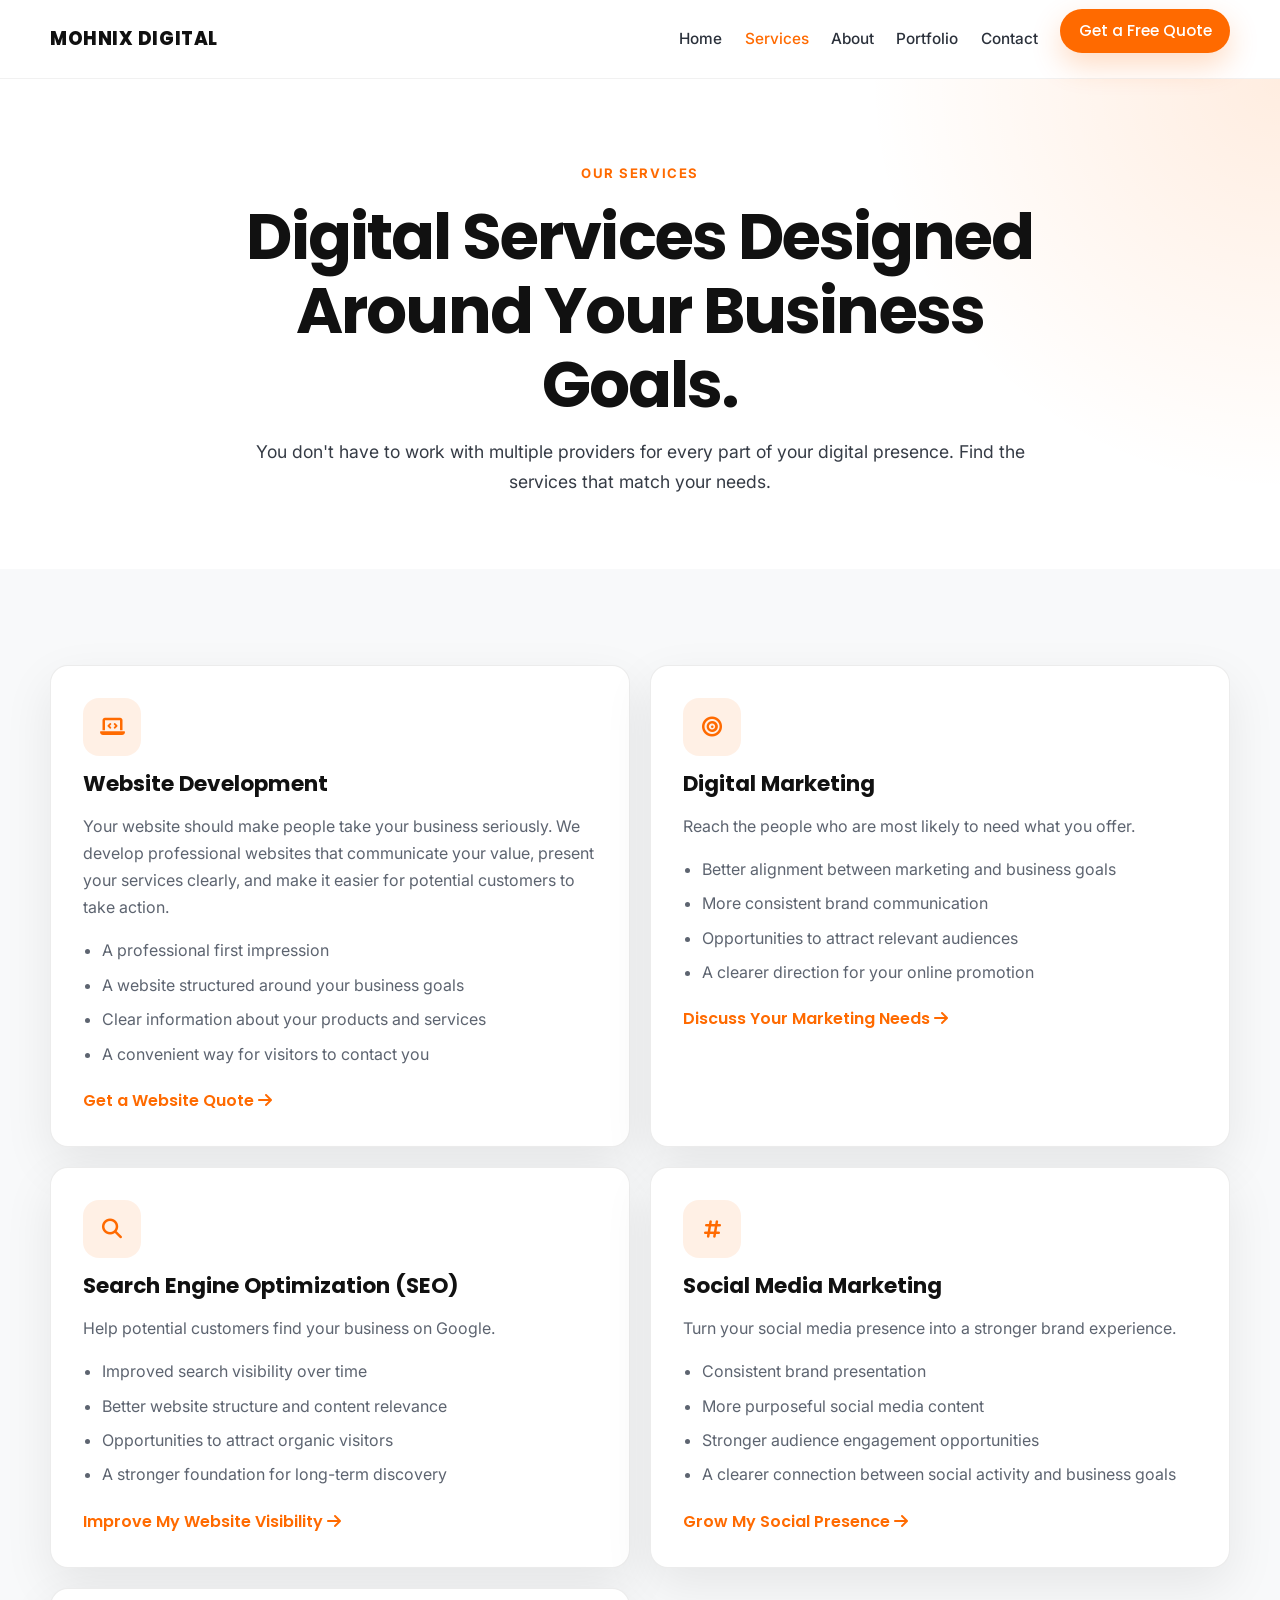
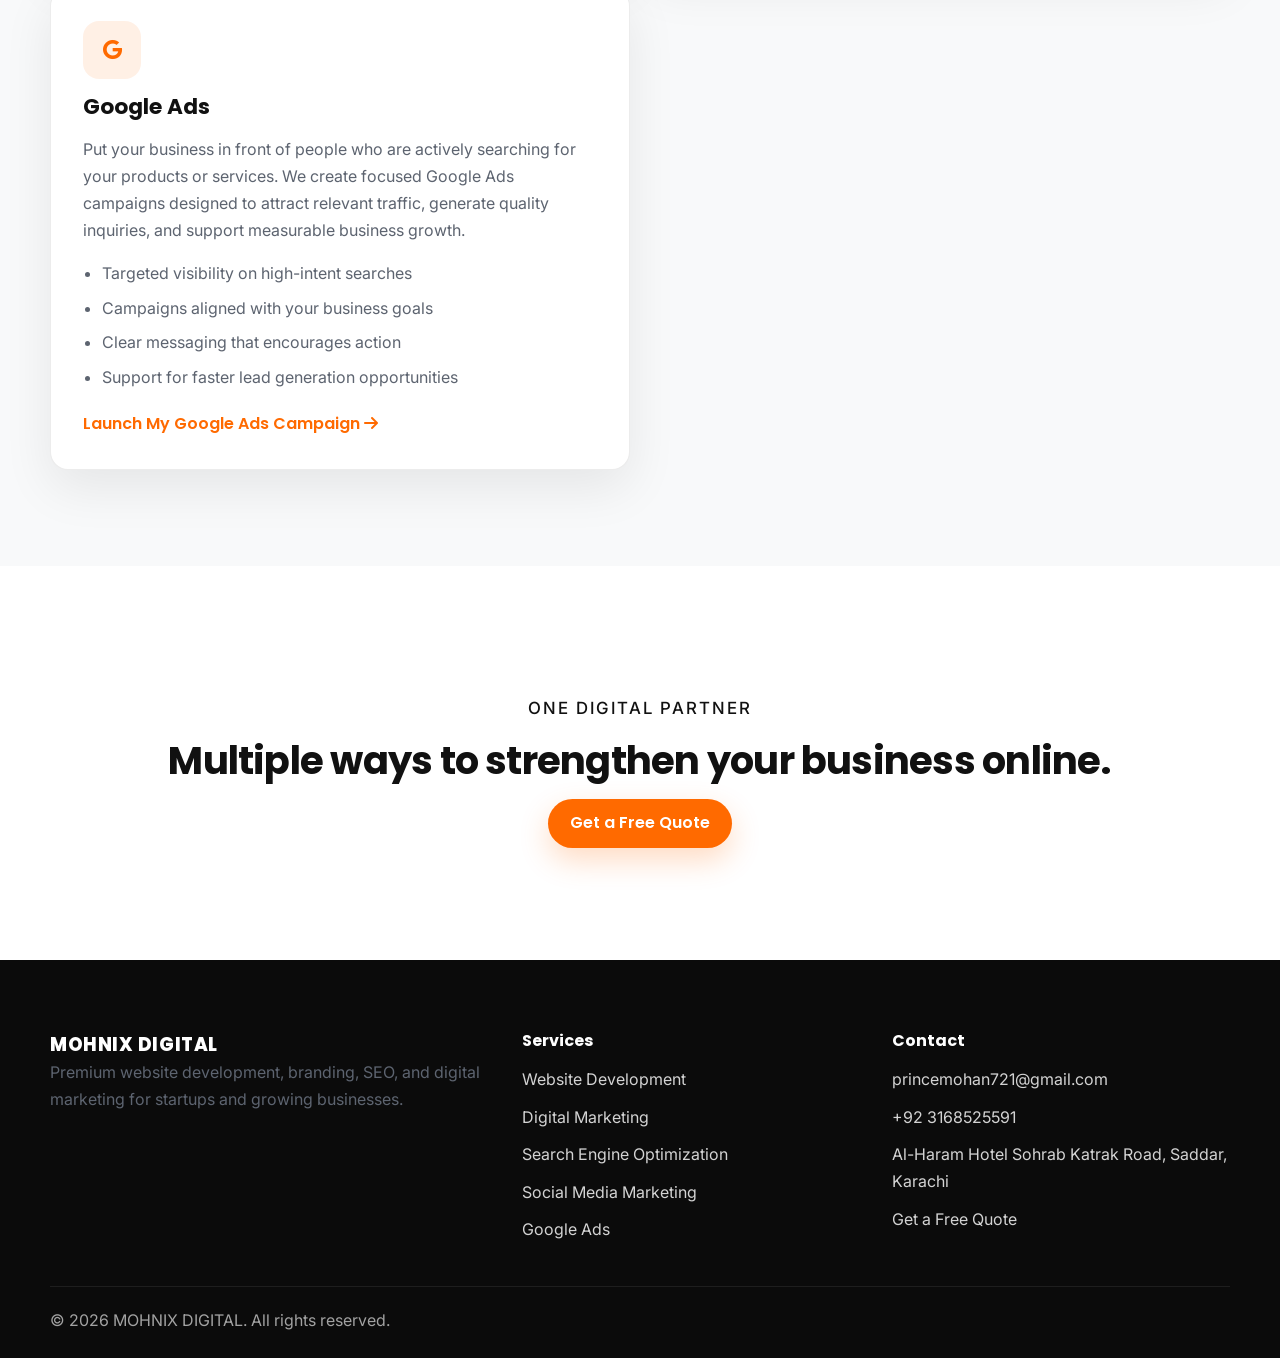
==== services.html @ 43c55d33 "contact added" ====
<!DOCTYPE html>
<html lang="en">
<head>
  <meta charset="UTF-8">
  <meta name="viewport" content="width=device-width, initial-scale=1.0">
  <meta name="description" content="Explore Mohnix Digital services: website development, digital marketing, SEO, social media marketing, and Google Ads.">
  <title>Services | MOHNIX DIGITAL</title>
  <link rel="preconnect" href="https://fonts.googleapis.com">
  <link rel="preconnect" href="https://fonts.gstatic.com" crossorigin>
  <link href="https://fonts.googleapis.com/css2?family=Inter:wght@400;500;600;700&family=Poppins:wght@500;600;700;800&display=swap" rel="stylesheet">
  <link rel="stylesheet" href="https://cdnjs.cloudflare.com/ajax/libs/font-awesome/6.5.2/css/all.min.css">
  <link rel="stylesheet" href="style.css">
</head>
<body>
  <header class="site-header">
    <div class="container nav-wrap">
      <a class="logo" href="index.html">MOHNIX DIGITAL</a>
      <button class="menu-toggle" aria-label="Toggle navigation" aria-expanded="false" aria-controls="site-nav">
        <span></span><span></span><span></span>
      </button>
      <nav class="site-nav" id="site-nav">
        <a href="index.html">Home</a>
        <a href="services.html" class="active">Services</a>
        <a href="index.html#about">About</a>
        <a href="index.html#portfolio">Portfolio</a>
        <a href="index.html#contact">Contact</a>
        <a href="index.html#contact" class="btn btn-primary nav-cta">Get a Free Quote</a>
      </nav>
    </div>
  </header>

  <main>
    <section class="page-hero">
      <div class="container narrow reveal">
        <p class="eyebrow">Our Services</p>
        <h1>Digital Services Designed Around Your Business Goals.</h1>
        <p class="lead">You don't have to work with multiple providers for every part of your digital presence. Find the services that match your needs.</p>
      </div>
    </section>

    <section class="section section-light">
      <div class="container">
        <div class="services-grid">
          <article class="service-card reveal">
            <div class="service-icon"><i class="fa-solid fa-laptop-code"></i></div>
            <h3>Website Development</h3>
            <p>Your website should make people take your business seriously. We develop professional websites that communicate your value, present your services clearly, and make it easier for potential customers to take action.</p>
            <ul>
              <li>A professional first impression</li>
              <li>A website structured around your business goals</li>
              <li>Clear information about your products and services</li>
              <li>A convenient way for visitors to contact you</li>
            </ul>
            <a href="index.html#contact" class="text-link">Get a Website Quote <i class="fa-solid fa-arrow-right"></i></a>
          </article>

          <article class="service-card reveal">
            <div class="service-icon"><i class="fa-solid fa-bullseye"></i></div>
            <h3>Digital Marketing</h3>
            <p>Reach the people who are most likely to need what you offer.</p>
            <ul>
              <li>Better alignment between marketing and business goals</li>
              <li>More consistent brand communication</li>
              <li>Opportunities to attract relevant audiences</li>
              <li>A clearer direction for your online promotion</li>
            </ul>
            <a href="index.html#contact" class="text-link">Discuss Your Marketing Needs <i class="fa-solid fa-arrow-right"></i></a>
          </article>

          <article class="service-card reveal">
            <div class="service-icon"><i class="fa-solid fa-magnifying-glass"></i></div>
            <h3>Search Engine Optimization (SEO)</h3>
            <p>Help potential customers find your business on Google.</p>
            <ul>
              <li>Improved search visibility over time</li>
              <li>Better website structure and content relevance</li>
              <li>Opportunities to attract organic visitors</li>
              <li>A stronger foundation for long-term discovery</li>
            </ul>
            <a href="index.html#contact" class="text-link">Improve My Website Visibility <i class="fa-solid fa-arrow-right"></i></a>
          </article>

          <article class="service-card reveal">
            <div class="service-icon"><i class="fa-solid fa-hashtag"></i></div>
            <h3>Social Media Marketing</h3>
            <p>Turn your social media presence into a stronger brand experience.</p>
            <ul>
              <li>Consistent brand presentation</li>
              <li>More purposeful social media content</li>
              <li>Stronger audience engagement opportunities</li>
              <li>A clearer connection between social activity and business goals</li>
            </ul>
            <a href="index.html#contact" class="text-link">Grow My Social Presence <i class="fa-solid fa-arrow-right"></i></a>
          </article>

          <article class="service-card reveal">
            <div class="service-icon"><i class="fa-brands fa-google"></i></div>
            <h3>Google Ads</h3>
            <p>Put your business in front of people who are actively searching for your products or services. We create focused Google Ads campaigns designed to attract relevant traffic, generate quality inquiries, and support measurable business growth.</p>
            <ul>
              <li>Targeted visibility on high-intent searches</li>
              <li>Campaigns aligned with your business goals</li>
              <li>Clear messaging that encourages action</li>
              <li>Support for faster lead generation opportunities</li>
            </ul>
            <a href="index.html#contact" class="text-link">Launch My Google Ads Campaign <i class="fa-solid fa-arrow-right"></i></a>
          </article>
        </div>
      </div>
    </section>

    <section class="section">
      <div class="container solution-footer reveal">
        <p class="eyebrow">One Digital Partner</p>
        <h2>Multiple ways to strengthen your business online.</h2>
        <a href="index.html#contact" class="btn btn-primary">Get a Free Quote</a>
      </div>
    </section>
  </main>

  <footer class="site-footer">
    <div class="container footer-grid">
      <div>
        <a class="logo footer-logo" href="index.html">MOHNIX DIGITAL</a>
        <p>Premium website development, branding, SEO, and digital marketing for startups and growing businesses.</p>
      </div>
      <div>
        <h4>Services</h4>
        <ul class="footer-links">
          <li><a href="services.html">Website Development</a></li>
          <li><a href="services.html">Digital Marketing</a></li>
          <li><a href="services.html">Search Engine Optimization</a></li>
          <li><a href="services.html">Social Media Marketing</a></li>
          <li><a href="services.html">Google Ads</a></li>
        </ul>
      </div>
      <div>
        <h4>Contact</h4>
        <ul class="footer-links">
          <li><a href="mailto:princemohan721@gmail.com">princemohan721@gmail.com</a></li>
          <li><a href="tel:+923168525591">+92 3168525591</a></li>
          <li>Al-Haram Hotel Sohrab Katrak Road, Saddar, Karachi</li>
          <li><a href="index.html#contact">Get a Free Quote</a></li>
        </ul>
      </div>
    </div>
    <div class="container footer-bottom">
      <p>&copy; <span id="year"></span> MOHNIX DIGITAL. All rights reserved.</p>
    </div>
  </footer>

  <script src="script.js"></script>
</body>
</html>
---- style.css ----
:root {
  --primary: #ff6a00;
  --primary-dark: #e35f00;
  --black: #111111;
  --white: #ffffff;
  --light: #f8f9fa;
  --muted: #5d6470;
  --border: rgba(17, 17, 17, 0.08);
  --shadow: 0 18px 50px rgba(17, 17, 17, 0.08);
  --radius: 18px;
  --container: 1180px;
}

* { box-sizing: border-box; }
html { scroll-behavior: smooth; }
body {
  margin: 0;
  font-family: "Inter", sans-serif;
  color: var(--black);
  background: var(--white);
  line-height: 1.7;
}
img { max-width: 100%; display: block; }
a { color: inherit; text-decoration: none; }
ul { margin: 0; padding-left: 1.2rem; }
h1, h2, h3, h4, .logo, .btn {
  font-family: "Poppins", sans-serif;
  line-height: 1.15;
  margin: 0 0 1rem;
}
h1 { font-size: clamp(2.4rem, 5vw, 4.4rem); letter-spacing: -0.03em; }
h2 { font-size: clamp(1.8rem, 3vw, 3rem); letter-spacing: -0.02em; }
h3 { font-size: 1.35rem; }
p { margin: 0 0 1rem; color: var(--muted); }

.container {
  width: min(calc(100% - 2rem), var(--container));
  margin: 0 auto;
}
.narrow { max-width: 820px; }
.section { padding: 6rem 0; }
.section-light { background: var(--light); }
.section-dark {
  background: var(--black);
  color: var(--white);
}
.section-dark p, .section-dark .eyebrow { color: rgba(255,255,255,0.78); }
.eyebrow {
  display: inline-block;
  margin-bottom: 1rem;
  font-size: 0.82rem;
  font-weight: 700;
  letter-spacing: 0.12em;
  text-transform: uppercase;
  color: var(--primary);
}
.lead { font-size: 1.1rem; color: #353b45; }
.highlight-text { color: var(--black); font-weight: 600; }

.site-header {
  position: sticky;
  top: 0;
  z-index: 50;
  background: rgba(255,255,255,0.82);
  backdrop-filter: blur(14px);
  border-bottom: 1px solid rgba(17,17,17,0.06);
}
.nav-wrap {
  display: flex;
  align-items: center;
  justify-content: space-between;
  min-height: 78px;
  gap: 1rem;
}
.logo {
  font-size: 1.15rem;
  font-weight: 800;
  letter-spacing: 0.03em;
  margin: 0;
}
.site-nav {
  display: flex;
  align-items: center;
  gap: 1.4rem;
}
.site-nav a {
  font-size: 0.96rem;
  font-weight: 500;
  color: #2b313b;
}
.site-nav a.active, .site-nav a:hover { color: var(--primary); }
.menu-toggle {
  display: none;
  width: 46px;
  height: 46px;
  border: 1px solid var(--border);
  border-radius: 12px;
  background: var(--white);
  cursor: pointer;
  padding: 10px;
}
.menu-toggle span {
  display: block;
  height: 2px;
  background: var(--black);
  margin: 6px 0;
  transition: 0.25s ease;
}

.btn {
  display: inline-flex;
  align-items: center;
  justify-content: center;
  gap: 0.5rem;
  padding: 0.95rem 1.35rem;
  border-radius: 999px;
  font-weight: 600;
  transition: transform 0.2s ease, box-shadow 0.2s ease, background 0.2s ease, color 0.2s ease;
}
.btn:hover { transform: translateY(-2px); }
.btn-primary {
  background: var(--primary);
  color: var(--white);
  box-shadow: 0 12px 30px rgba(255, 106, 0, 0.24);
}
.btn-primary:hover { background: var(--primary-dark); }
.btn-secondary {
  background: var(--white);
  color: var(--black);
  border: 1px solid var(--border);
}
.btn-secondary:hover { border-color: rgba(255,106,0,0.35); color: var(--primary); }
.nav-cta { color: var(--white) !important; padding: 0.8rem 1.15rem; }

.hero {
  padding: 5.5rem 0 4.5rem;
  background: radial-gradient(circle at top right, rgba(255,106,0,0.12), transparent 32%), linear-gradient(180deg, #fff 0%, #fffaf6 100%);
}
.hero-grid {
  display: grid;
  grid-template-columns: 1.15fr 0.85fr;
  gap: 2rem;
  align-items: center;
}
.hero-actions {
  display: flex;
  flex-wrap: wrap;
  gap: 0.9rem;
  margin: 1.6rem 0 1.2rem;
}
.supporting { max-width: 680px; }
.panel-card, .feature-card, .service-card, .contact-card, .about-highlight {
  background: var(--white);
  border: 1px solid var(--border);
  border-radius: var(--radius);
  box-shadow: var(--shadow);
}
.panel-card { padding: 1.4rem; }
.panel-stat {
  display: flex;
  gap: 1rem;
  padding: 1rem 0;
  border-bottom: 1px solid var(--border);
}
.panel-stat:last-child { border-bottom: 0; padding-bottom: 0; }
.panel-stat:first-child { padding-top: 0; }
.panel-stat i {
  width: 48px;
  height: 48px;
  border-radius: 14px;
  display: grid;
  place-items: center;
  background: rgba(255,106,0,0.1);
  color: var(--primary);
  font-size: 1.1rem;
  flex: 0 0 auto;
}
.panel-stat strong { display: block; color: var(--black); margin-bottom: 0.15rem; }
.panel-stat span { color: var(--muted); font-size: 0.95rem; }

.section-heading {
  text-align: center;
  max-width: 860px;
  margin: 0 auto 2.5rem;
}
.solution-grid {
  display: grid;
  grid-template-columns: repeat(3, 1fr);
  gap: 1.25rem;
}
.feature-card { padding: 2rem; }
.feature-card i, .service-icon i {
  font-size: 1.25rem;
  color: var(--primary);
}
.feature-card i {
  width: 54px;
  height: 54px;
  display: grid;
  place-items: center;
  border-radius: 16px;
  background: rgba(255,106,0,0.1);
  margin-bottom: 1rem;
}
.solution-footer {
  text-align: center;
  margin-top: 2rem;
}
.solution-footer p { font-size: 1.05rem; color: var(--black); font-weight: 500; }

.services-grid {
  display: grid;
  grid-template-columns: repeat(2, 1fr);
  gap: 1.25rem;
}
.service-card {
  padding: 2rem;
  transition: transform 0.2s ease, box-shadow 0.2s ease;
}
.service-card:hover { transform: translateY(-4px); box-shadow: 0 24px 60px rgba(17,17,17,0.1); }
.service-icon {
  width: 58px;
  height: 58px;
  display: grid;
  place-items: center;
  border-radius: 16px;
  background: rgba(255,106,0,0.1);
  margin-bottom: 1rem;
}
.service-card ul { margin: 1rem 0 1.2rem; color: var(--muted); }
.service-card li { margin-bottom: 0.45rem; }
.text-link {
  color: var(--primary);
  font-weight: 600;
  font-family: "Poppins", sans-serif;
}
.text-link:hover { color: var(--primary-dark); }

.about-grid, .contact-grid {
  display: grid;
  grid-template-columns: 1fr 1fr;
  gap: 1.5rem;
  align-items: start;
}
.about-highlight, .contact-card { padding: 2rem; }
.contact-card p {
  display: flex;
  gap: 0.8rem;
  align-items: flex-start;
  color: rgba(255,255,255,0.86);
}
.contact-card i { color: var(--primary); margin-top: 0.3rem; }
.contact-card .btn { margin-top: 0.8rem; }

.page-hero {
  padding: 5rem 0 3.5rem;
  background: radial-gradient(circle at top right, rgba(255,106,0,0.12), transparent 30%), var(--white);
  text-align: center;
}

.site-footer {
  background: #0b0b0b;
  color: rgba(255,255,255,0.82);
  padding: 4.5rem 0 1.5rem;
}
.footer-grid {
  display: grid;
  grid-template-columns: 1.3fr 1fr 1fr;
  gap: 2rem;
}
.footer-logo, .site-footer h4 { color: var(--white); }
.footer-links {
  list-style: none;
  padding: 0;
}
.footer-links li { margin-bottom: 0.65rem; }
.footer-links a:hover { color: var(--primary); }
.footer-bottom {
  margin-top: 2rem;
  padding-top: 1.25rem;
  border-top: 1px solid rgba(255,255,255,0.08);
}
.footer-bottom p { margin: 0; color: rgba(255,255,255,0.62); }

.reveal {
  opacity: 0;
  transform: translateY(18px);
  transition: opacity 0.6s ease, transform 0.6s ease;
}
.reveal.visible {
  opacity: 1;
  transform: translateY(0);
}

@media (max-width: 980px) {
  .hero-grid, .solution-grid, .services-grid, .about-grid, .contact-grid, .footer-grid {
    grid-template-columns: 1fr;
  }
  .menu-toggle { display: inline-block; }
  .site-nav {
    position: absolute;
    top: calc(100% + 0.5rem);
    left: 1rem;
    right: 1rem;
    display: none;
    flex-direction: column;
    align-items: stretch;
    gap: 0.2rem;
    padding: 1rem;
    background: rgba(255,255,255,0.98);
    border: 1px solid var(--border);
    border-radius: 16px;
    box-shadow: var(--shadow);
  }
  .site-nav.open { display: flex; }
  .site-nav a { padding: 0.7rem 0.4rem; }
  .nav-cta { width: 100%; margin-top: 0.4rem; }
}

@media (max-width: 640px) {
  .section { padding: 4.5rem 0; }
  .hero { padding-top: 4rem; }
  .service-card, .feature-card, .about-highlight, .contact-card, .panel-card { padding: 1.4rem; }
  .btn { width: 100%; }
  .hero-actions { flex-direction: column; }
}

@media (prefers-reduced-motion: reduce) {
  html { scroll-behavior: auto; }
  .reveal, .btn, .service-card, .menu-toggle span { transition: none; }
  .reveal { opacity: 1; transform: none; }
}
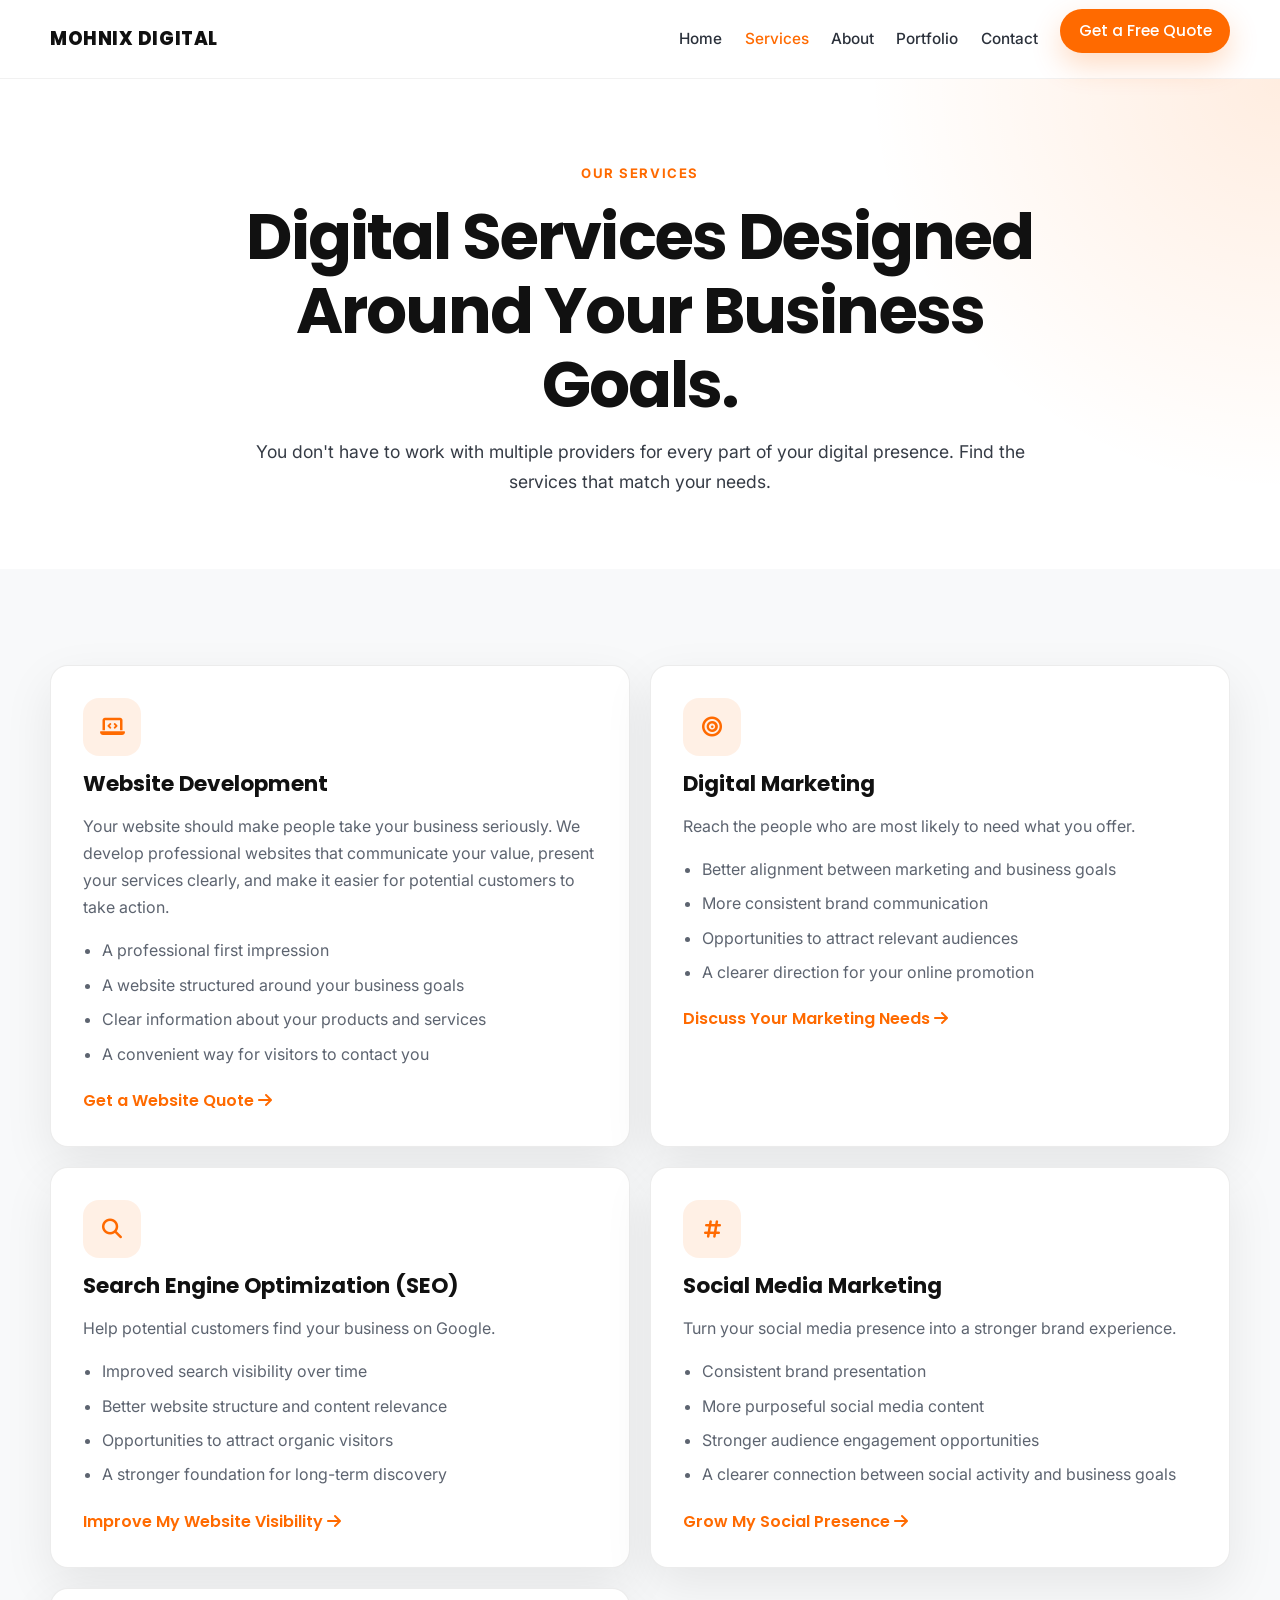
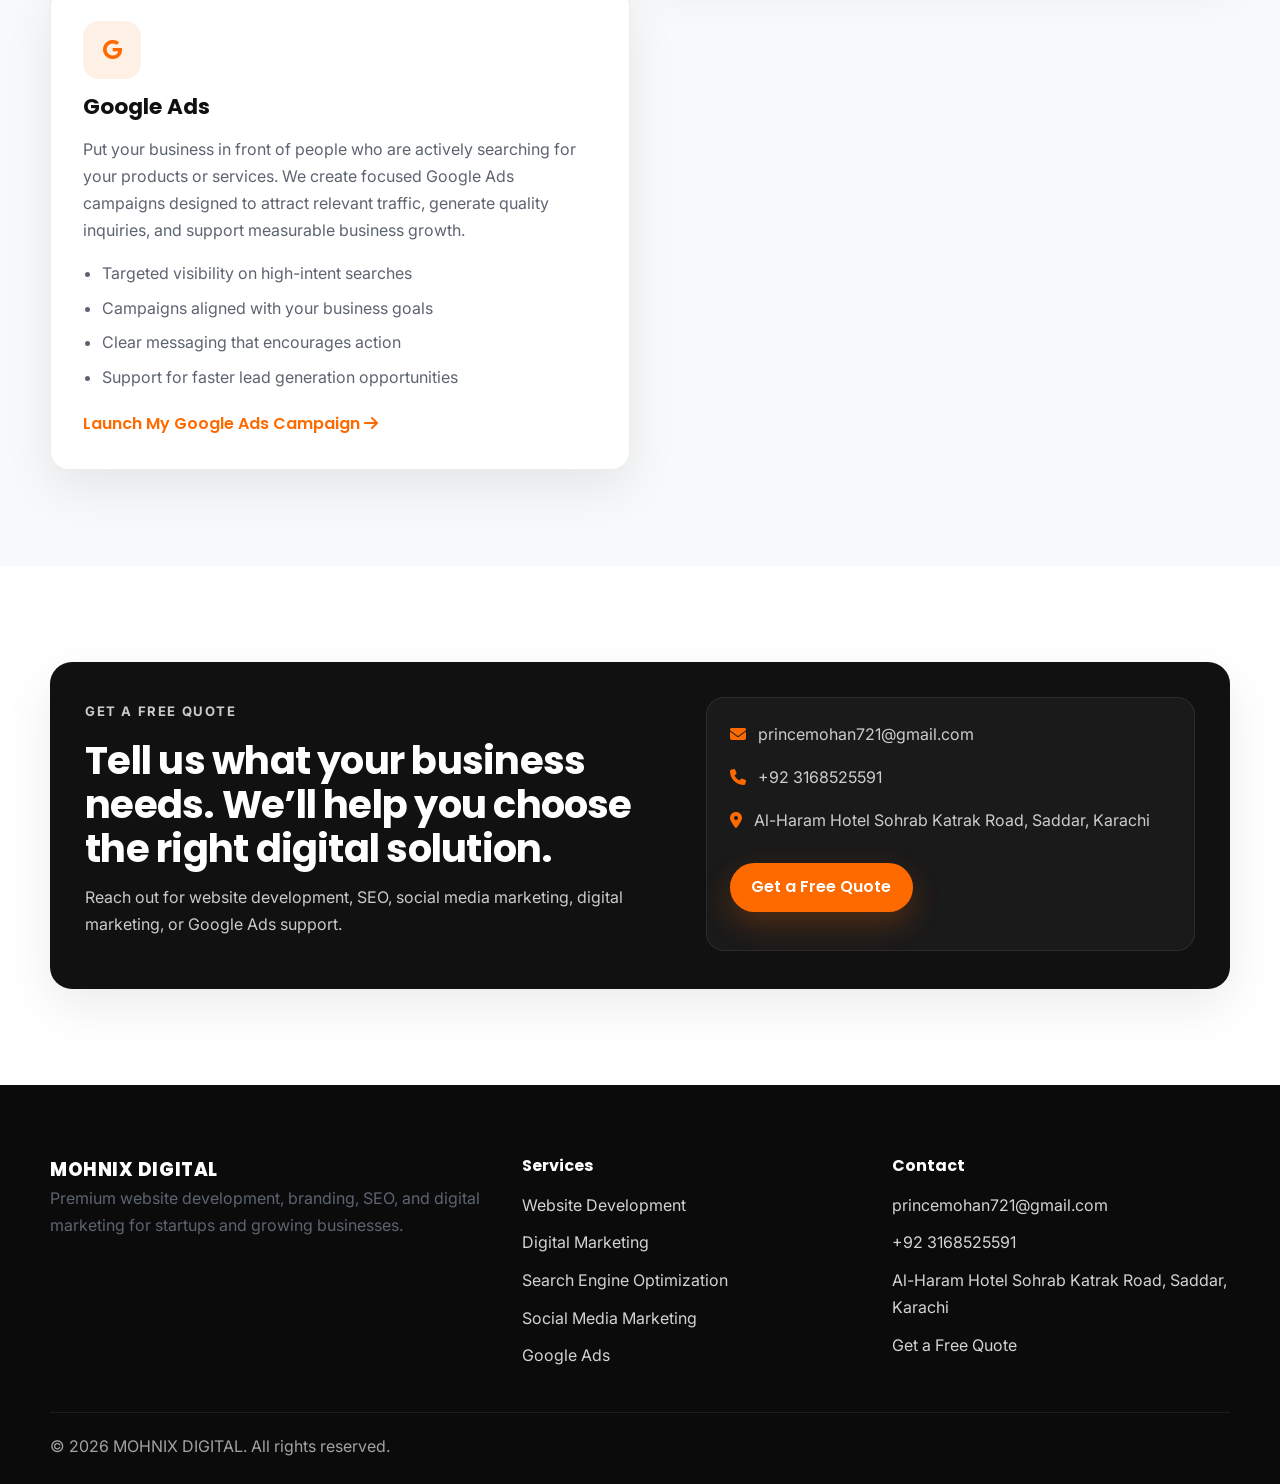
==== commit 736f9976: "some changes in get quotes" ====
--- a/services.html
+++ b/services.html
@@ -51,7 +51,7 @@
               <li>Clear information about your products and services</li>
               <li>A convenient way for visitors to contact you</li>
             </ul>
-            <a href="index.html#contact" class="text-link">Get a Website Quote <i class="fa-solid fa-arrow-right"></i></a>
+            <a href="index.html#quote" class="text-link">Get a Website Quote <i class="fa-solid fa-arrow-right"></i></a>
           </article>
 
           <article class="service-card reveal">
@@ -64,7 +64,7 @@
               <li>Opportunities to attract relevant audiences</li>
               <li>A clearer direction for your online promotion</li>
             </ul>
-            <a href="index.html#contact" class="text-link">Discuss Your Marketing Needs <i class="fa-solid fa-arrow-right"></i></a>
+            <a href="index.html#quote" class="text-link">Discuss Your Marketing Needs <i class="fa-solid fa-arrow-right"></i></a>
           </article>
 
           <article class="service-card reveal">
@@ -77,7 +77,7 @@
               <li>Opportunities to attract organic visitors</li>
               <li>A stronger foundation for long-term discovery</li>
             </ul>
-            <a href="index.html#contact" class="text-link">Improve My Website Visibility <i class="fa-solid fa-arrow-right"></i></a>
+            <a href="index.html#quote" class="text-link">Improve My Website Visibility <i class="fa-solid fa-arrow-right"></i></a>
           </article>
 
           <article class="service-card reveal">
@@ -90,7 +90,7 @@
               <li>Stronger audience engagement opportunities</li>
               <li>A clearer connection between social activity and business goals</li>
             </ul>
-            <a href="index.html#contact" class="text-link">Grow My Social Presence <i class="fa-solid fa-arrow-right"></i></a>
+            <a href="index.html#quote" class="text-link">Grow My Social Presence <i class="fa-solid fa-arrow-right"></i></a>
           </article>
 
           <article class="service-card reveal">
@@ -103,17 +103,27 @@
               <li>Clear messaging that encourages action</li>
               <li>Support for faster lead generation opportunities</li>
             </ul>
-            <a href="index.html#contact" class="text-link">Launch My Google Ads Campaign <i class="fa-solid fa-arrow-right"></i></a>
+            <a href="index.html#quote" class="text-link">Launch My Google Ads Campaign <i class="fa-solid fa-arrow-right"></i></a>
           </article>
         </div>
       </div>
     </section>
 
-    <section class="section">
-      <div class="container solution-footer reveal">
-        <p class="eyebrow">One Digital Partner</p>
-        <h2>Multiple ways to strengthen your business online.</h2>
-        <a href="index.html#contact" class="btn btn-primary">Get a Free Quote</a>
+    <section class="section" id="quote">
+      <div class="container reveal">
+        <div class="quote-card">
+          <div class="quote-copy">
+            <p class="eyebrow">Get a Free Quote</p>
+            <h2>Tell us what your business needs. We’ll help you choose the right digital solution.</h2>
+            <p>Reach out for website development, SEO, social media marketing, digital marketing, or Google Ads support.</p>
+          </div>
+          <div class="quote-contact">
+            <p><i class="fa-solid fa-envelope"></i> <a href="mailto:princemohan721@gmail.com">princemohan721@gmail.com</a></p>
+            <p><i class="fa-solid fa-phone"></i> <a href="tel:+923168525591">+92 3168525591</a></p>
+            <p><i class="fa-solid fa-location-dot"></i> Al-Haram Hotel Sohrab Katrak Road, Saddar, Karachi</p>
+            <a href="mailto:princemohan721@gmail.com" class="btn btn-primary">Get a Free Quote</a>
+          </div>
+        </div>
       </div>
     </section>
   </main>
--- a/style.css
+++ b/style.css
@@ -243,14 +243,36 @@
   align-items: start;
 }
 .about-highlight, .contact-card { padding: 2rem; }
-.contact-card p {
+.contact-card p, .quote-contact p {
   display: flex;
   gap: 0.8rem;
   align-items: flex-start;
   color: rgba(255,255,255,0.86);
 }
-.contact-card i { color: var(--primary); margin-top: 0.3rem; }
-.contact-card .btn { margin-top: 0.8rem; }
+.contact-card i, .quote-contact i { color: var(--primary); margin-top: 0.3rem; }
+.contact-card a, .quote-contact a { color: inherit; }
+.contact-card .btn, .quote-contact .btn { margin-top: 0.8rem; }
+
+.quote-card {
+  display: grid;
+  grid-template-columns: 1.1fr 0.9fr;
+  gap: 1.5rem;
+  align-items: start;
+  background: var(--black);
+  color: var(--white);
+  border-radius: calc(var(--radius) + 4px);
+  padding: 2.2rem;
+  box-shadow: var(--shadow);
+}
+.quote-card p, .quote-card .eyebrow { color: rgba(255,255,255,0.78); }
+.quote-card h2 { color: var(--white); margin-bottom: 0.8rem; }
+.quote-copy { max-width: 680px; }
+.quote-contact {
+  background: rgba(255,255,255,0.04);
+  border: 1px solid rgba(255,255,255,0.08);
+  border-radius: var(--radius);
+  padding: 1.4rem;
+}
 
 .page-hero {
   padding: 5rem 0 3.5rem;
@@ -293,7 +315,7 @@
 }
 
 @media (max-width: 980px) {
-  .hero-grid, .solution-grid, .services-grid, .about-grid, .contact-grid, .footer-grid {
+  .hero-grid, .solution-grid, .services-grid, .about-grid, .contact-grid, .footer-grid, .quote-card {
     grid-template-columns: 1fr;
   }
   .menu-toggle { display: inline-block; }
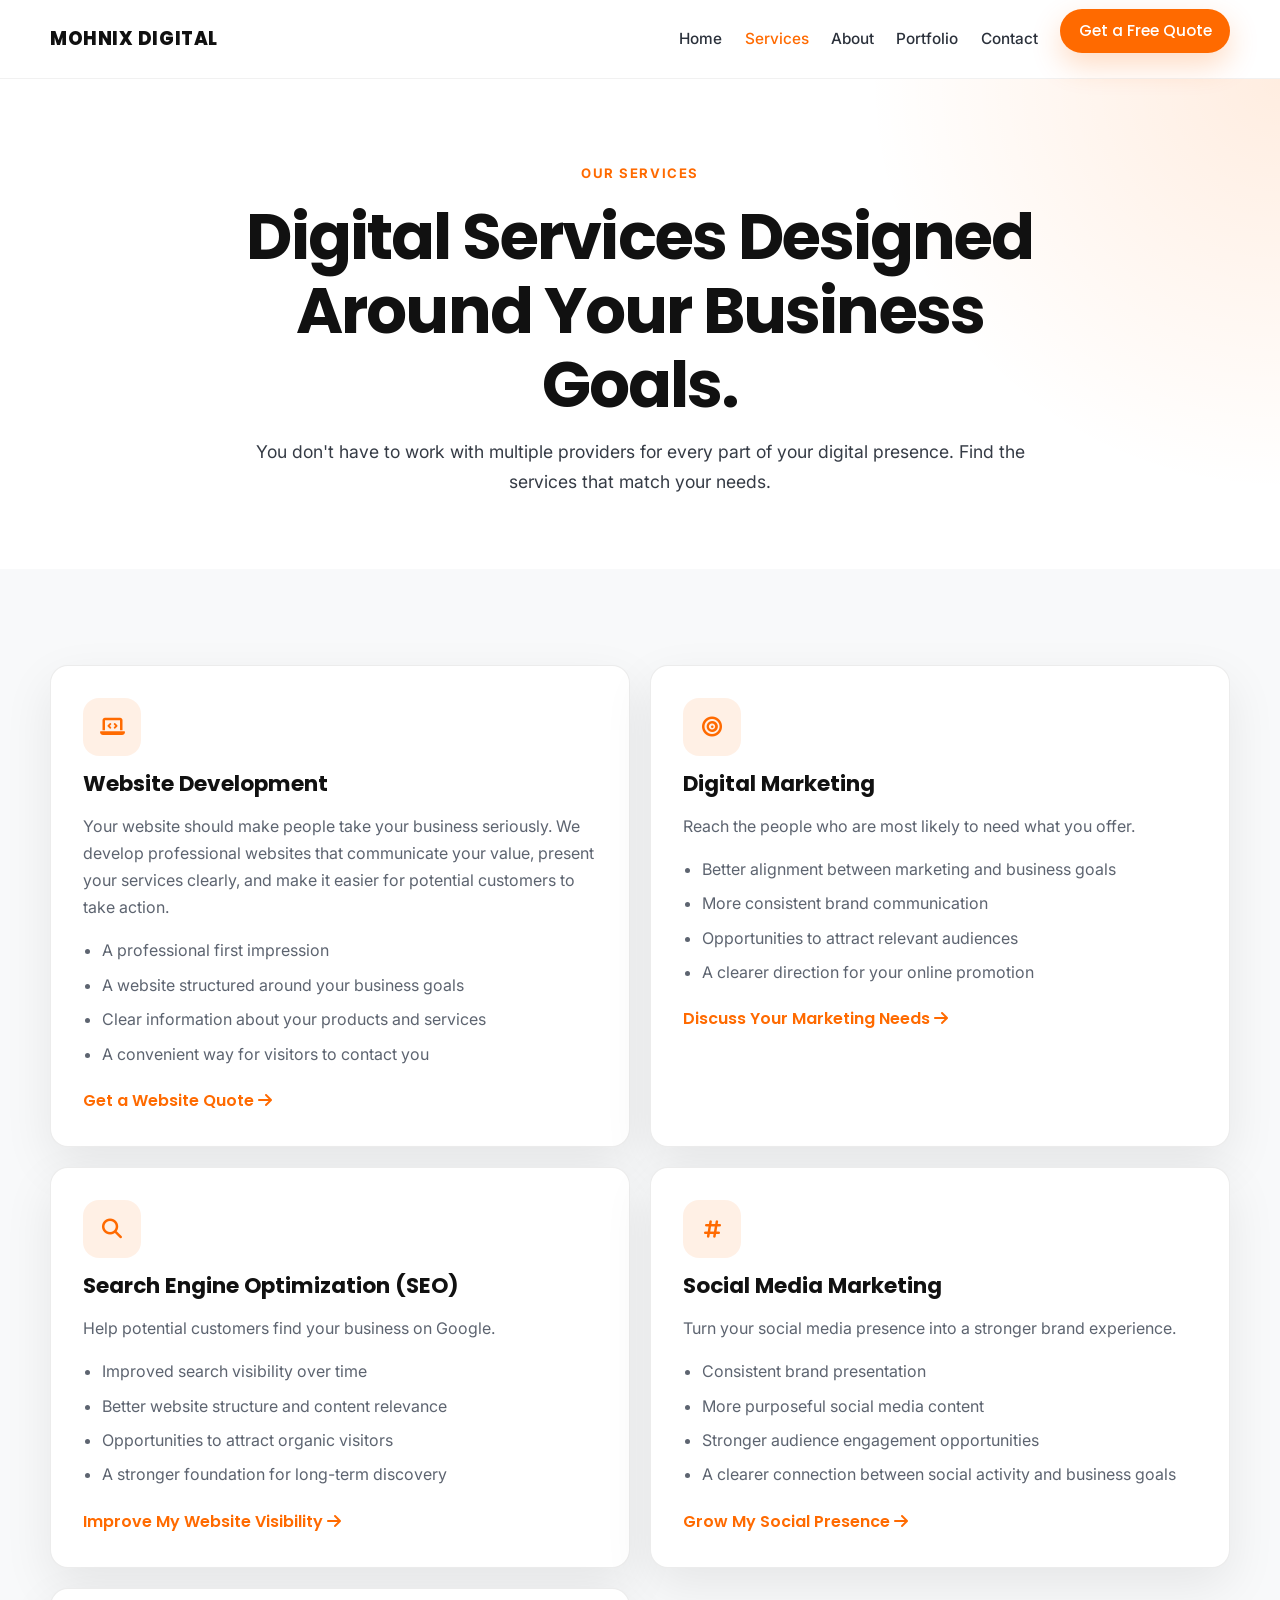
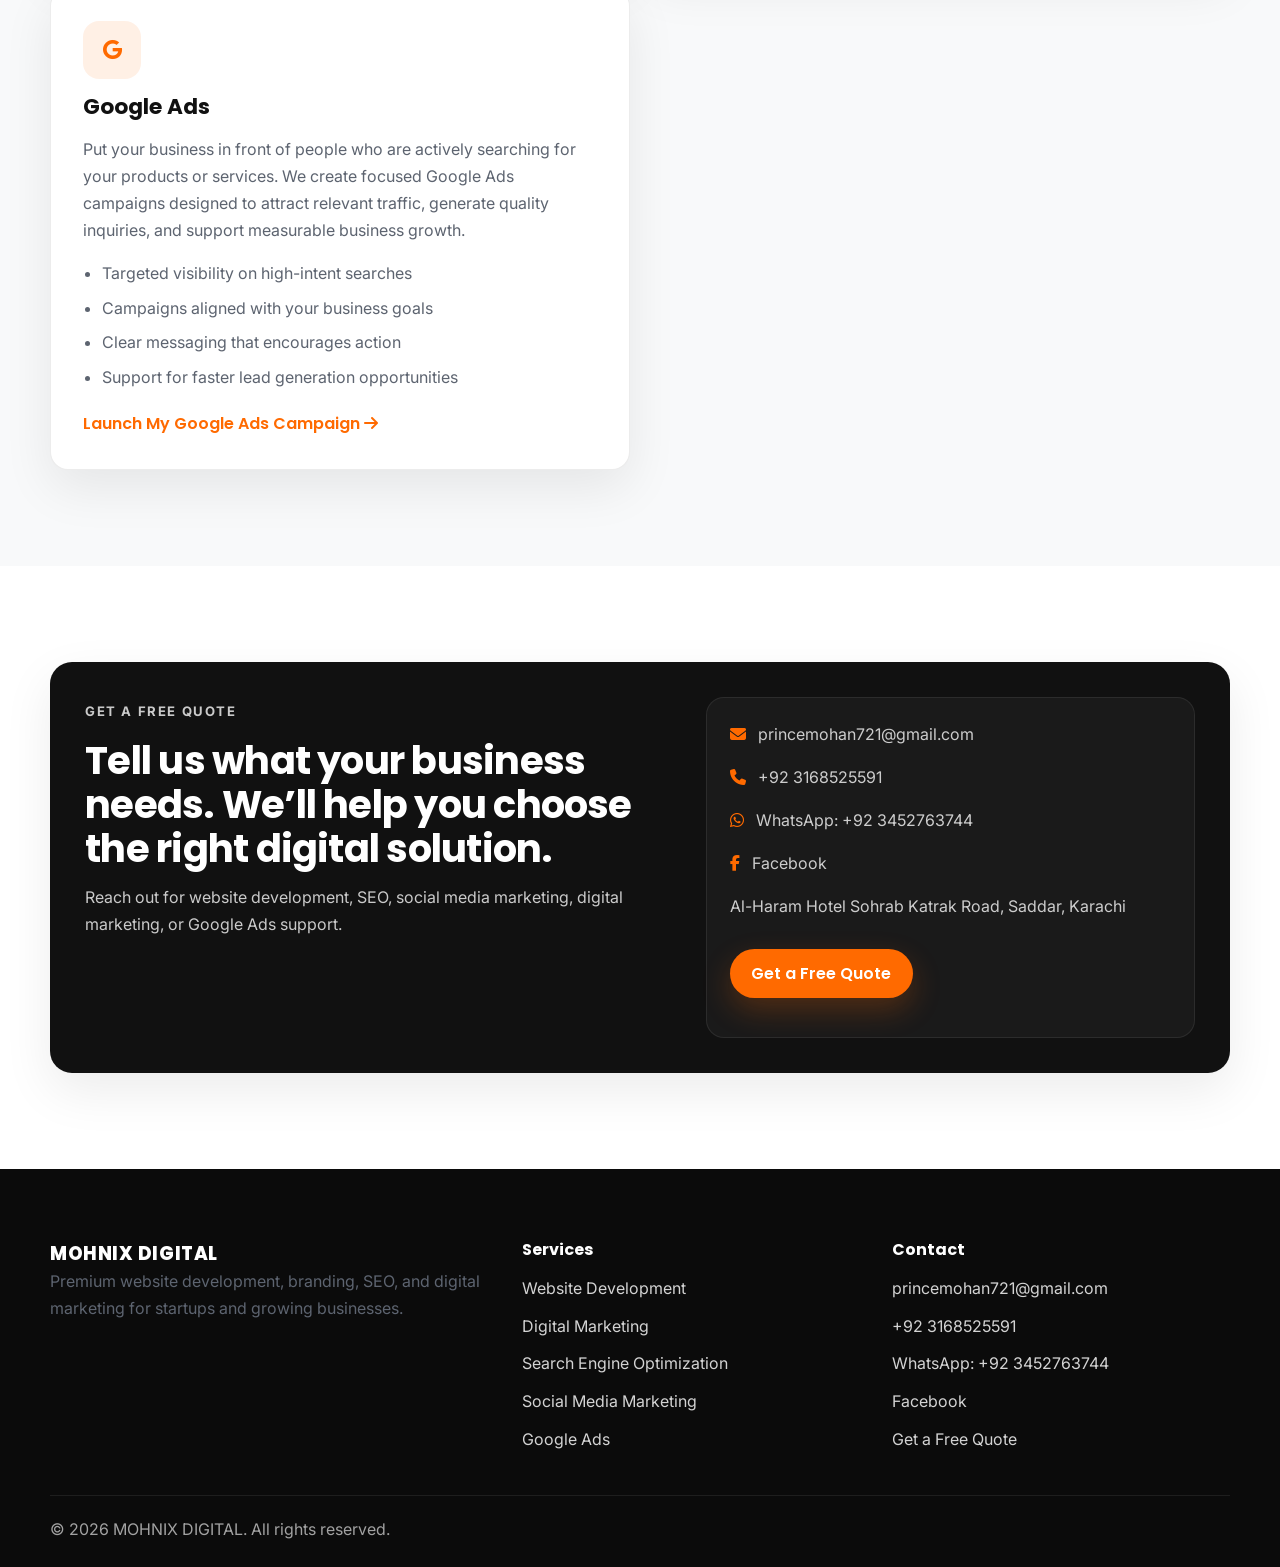
==== commit 09a21471: "contact section changes" ====
--- a/services.html
+++ b/services.html
@@ -24,7 +24,7 @@
         <a href="index.html#about">About</a>
         <a href="index.html#portfolio">Portfolio</a>
         <a href="index.html#contact">Contact</a>
-        <a href="index.html#contact" class="btn btn-primary nav-cta">Get a Free Quote</a>
+        <a href="index.html#quote" class="btn btn-primary nav-cta">Get a Free Quote</a>
       </nav>
     </div>
   </header>
@@ -120,7 +120,9 @@
           <div class="quote-contact">
             <p><i class="fa-solid fa-envelope"></i> <a href="mailto:princemohan721@gmail.com">princemohan721@gmail.com</a></p>
             <p><i class="fa-solid fa-phone"></i> <a href="tel:+923168525591">+92 3168525591</a></p>
-            <p><i class="fa-solid fa-location-dot"></i> Al-Haram Hotel Sohrab Katrak Road, Saddar, Karachi</p>
+            <p><i class="fa-brands fa-whatsapp"></i> <a href="https://wa.me/923452763744" target="_blank" rel="noopener noreferrer">WhatsApp: +92 3452763744</a></p>
+            <p><i class="fa-brands fa-facebook-f"></i> <a href="https://www.facebook.com/prince.mohan.32081?mibextid=ZbWKwL" target="_blank" rel="noopener noreferrer">Facebook</a></p>
+            <p>Al-Haram Hotel Sohrab Katrak Road, Saddar, Karachi</p>
             <a href="mailto:princemohan721@gmail.com" class="btn btn-primary">Get a Free Quote</a>
           </div>
         </div>
@@ -149,8 +151,9 @@
         <ul class="footer-links">
           <li><a href="mailto:princemohan721@gmail.com">princemohan721@gmail.com</a></li>
           <li><a href="tel:+923168525591">+92 3168525591</a></li>
-          <li>Al-Haram Hotel Sohrab Katrak Road, Saddar, Karachi</li>
-          <li><a href="index.html#contact">Get a Free Quote</a></li>
+          <li><a href="https://wa.me/923452763744" target="_blank" rel="noopener noreferrer">WhatsApp: +92 3452763744</a></li>
+          <li><a href="https://www.facebook.com/prince.mohan.32081?mibextid=ZbWKwL" target="_blank" rel="noopener noreferrer">Facebook</a></li>
+          <li><a href="index.html#quote">Get a Free Quote</a></li>
         </ul>
       </div>
     </div>
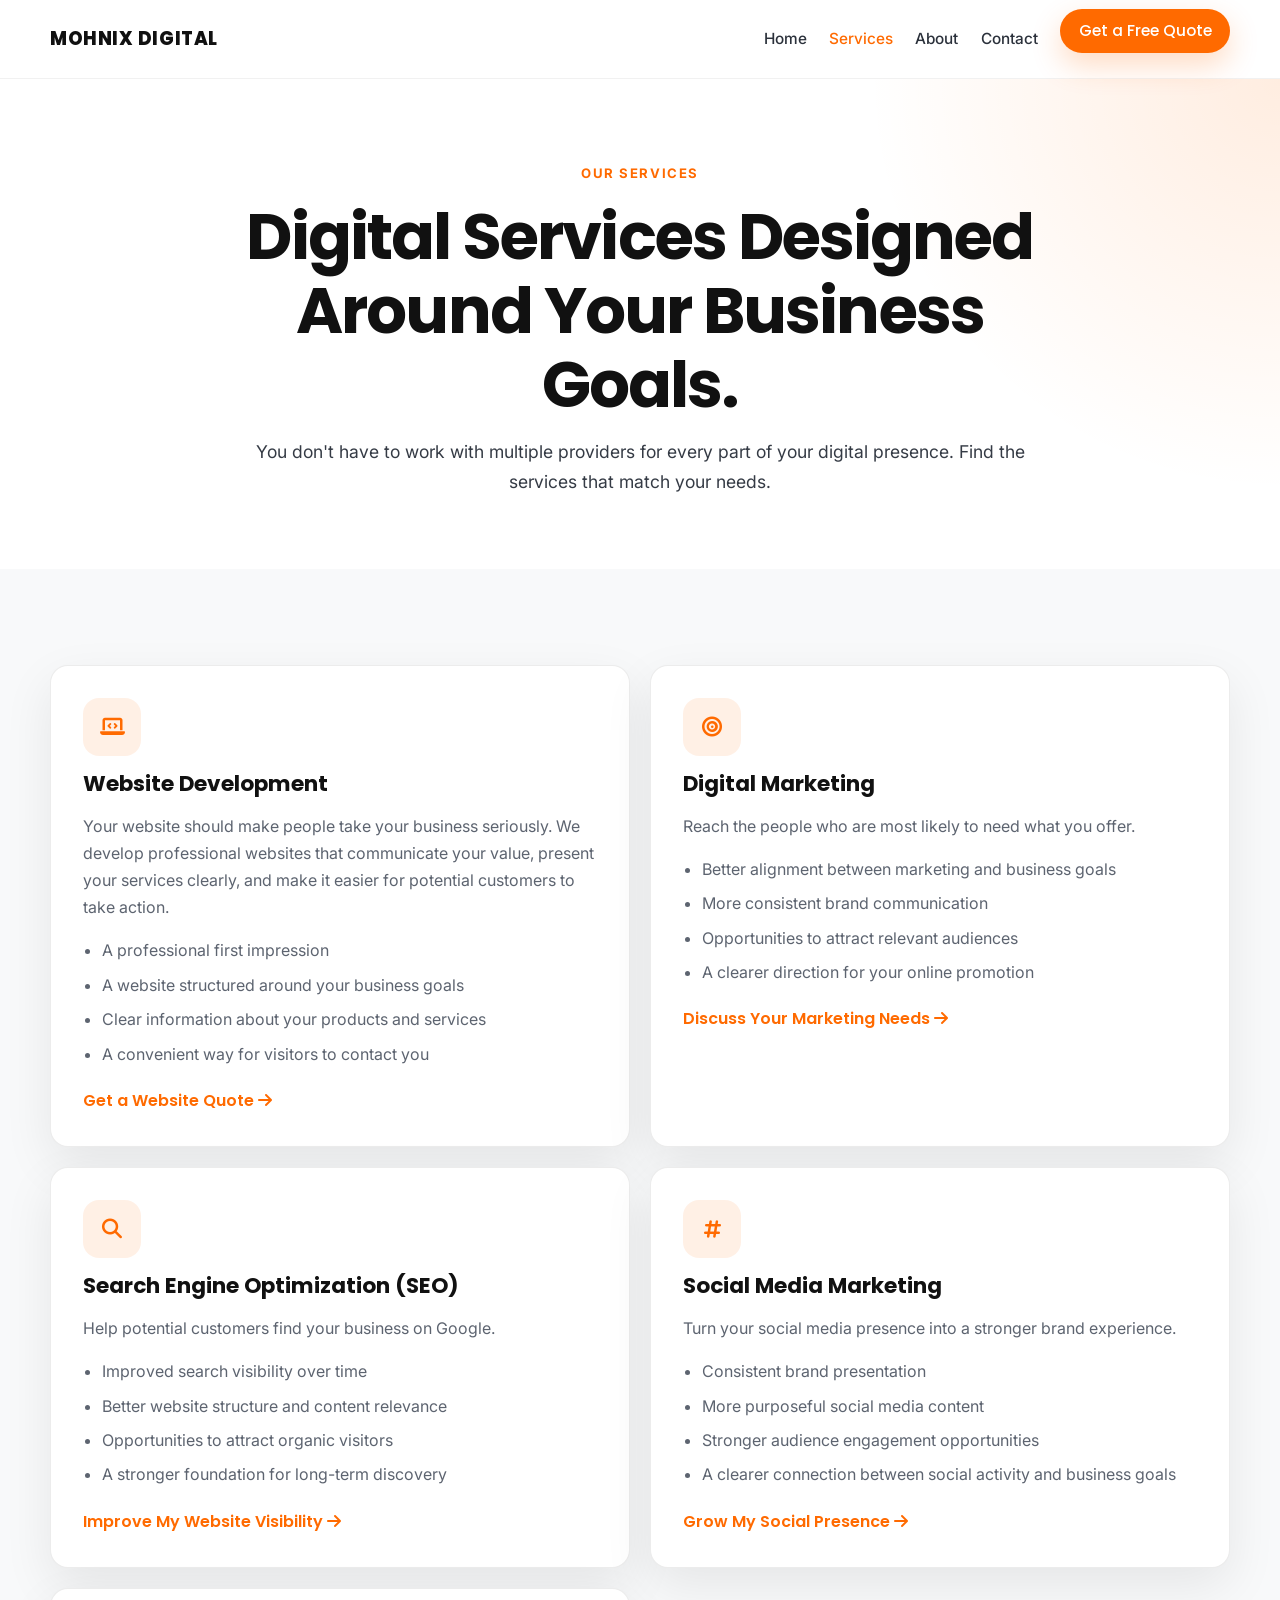
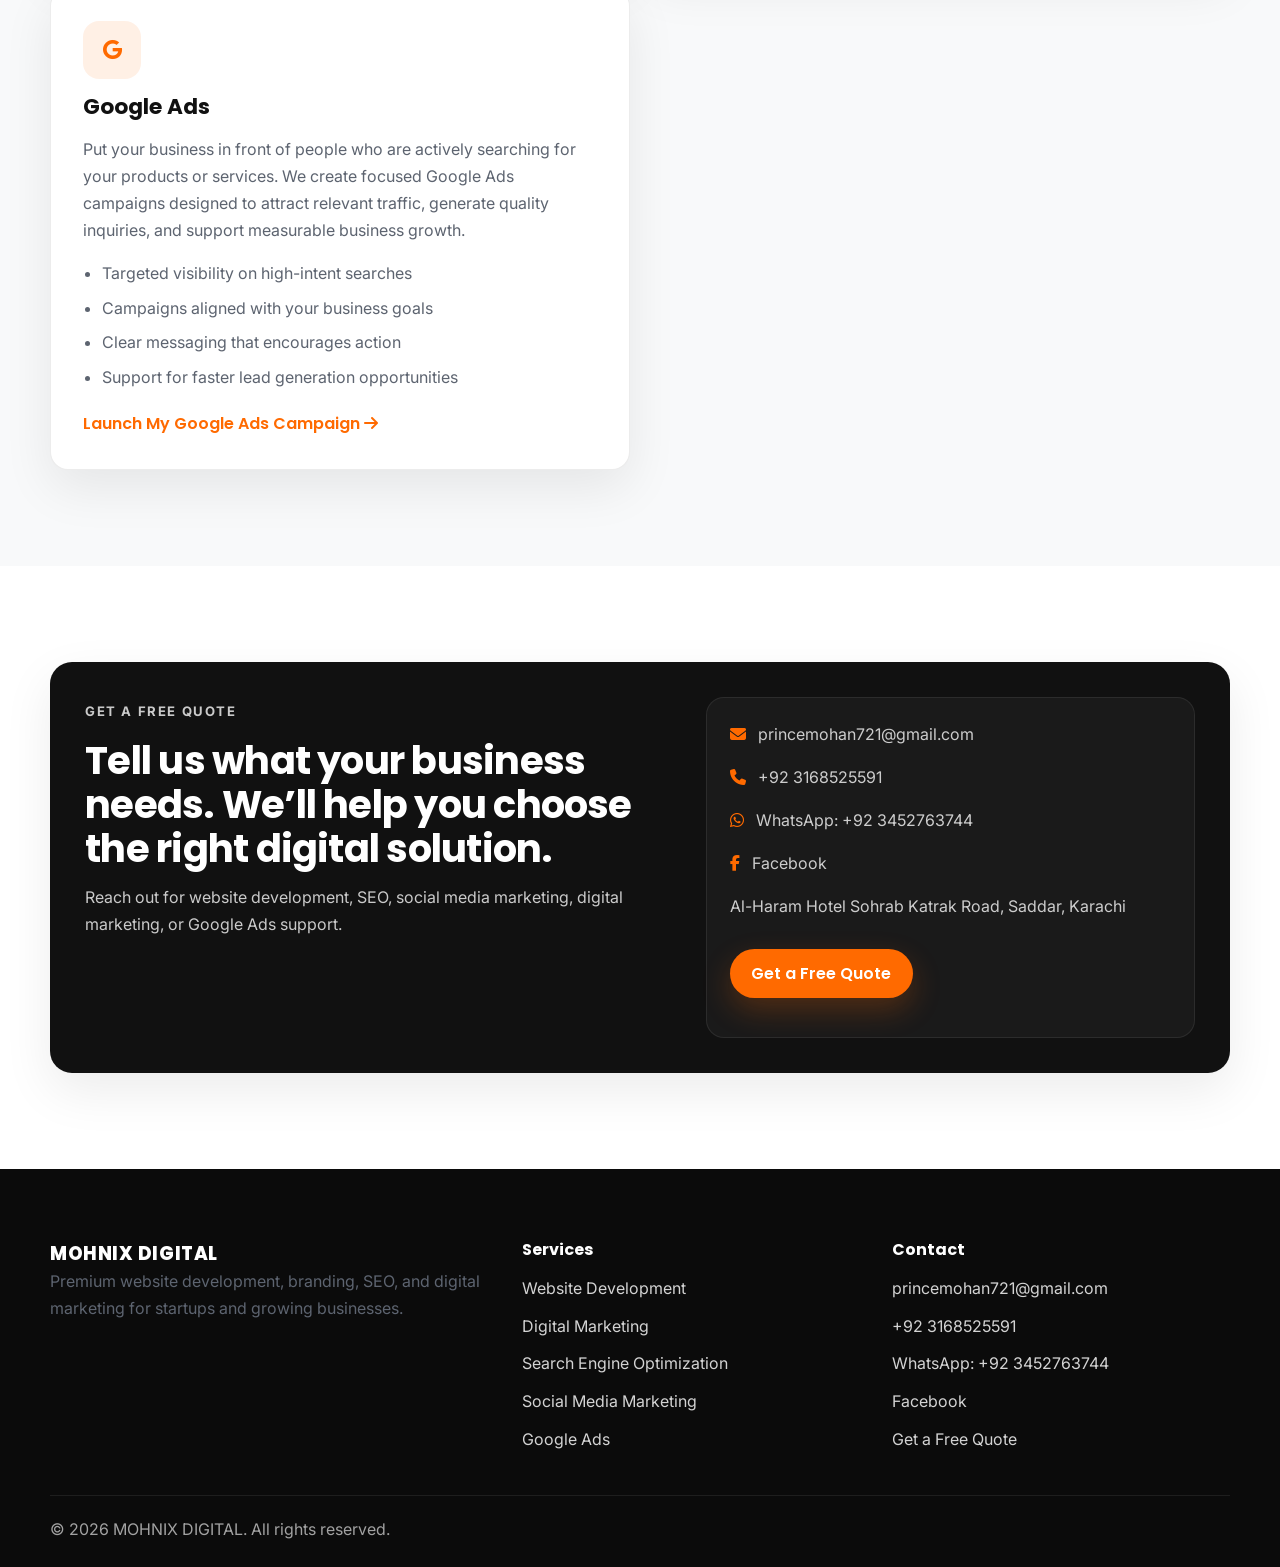
==== commit 2b094e8b: "portfilo section removed" ====
--- a/services.html
+++ b/services.html
@@ -22,8 +22,7 @@
         <a href="index.html">Home</a>
         <a href="services.html" class="active">Services</a>
         <a href="index.html#about">About</a>
-        <a href="index.html#portfolio">Portfolio</a>
-        <a href="index.html#contact">Contact</a>
+        <a href="index.html#quote">Contact</a>
         <a href="index.html#quote" class="btn btn-primary nav-cta">Get a Free Quote</a>
       </nav>
     </div>
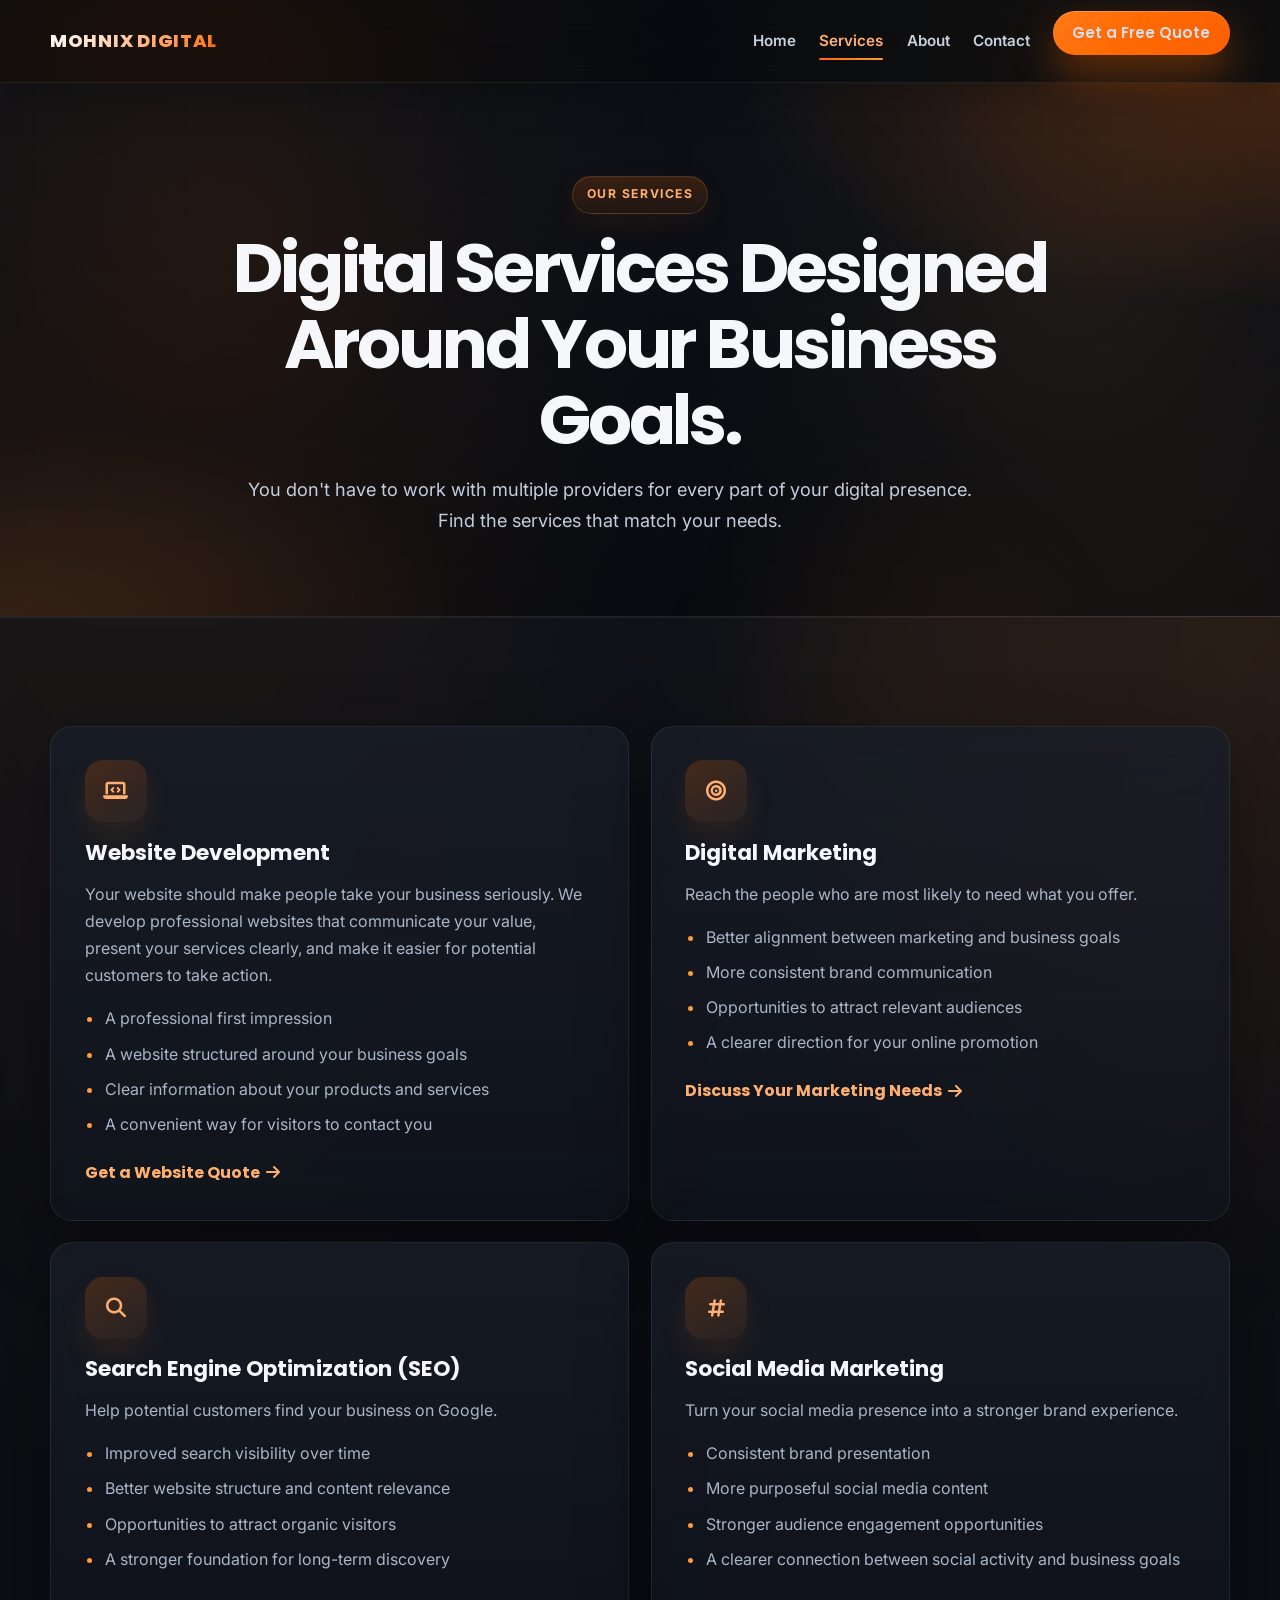
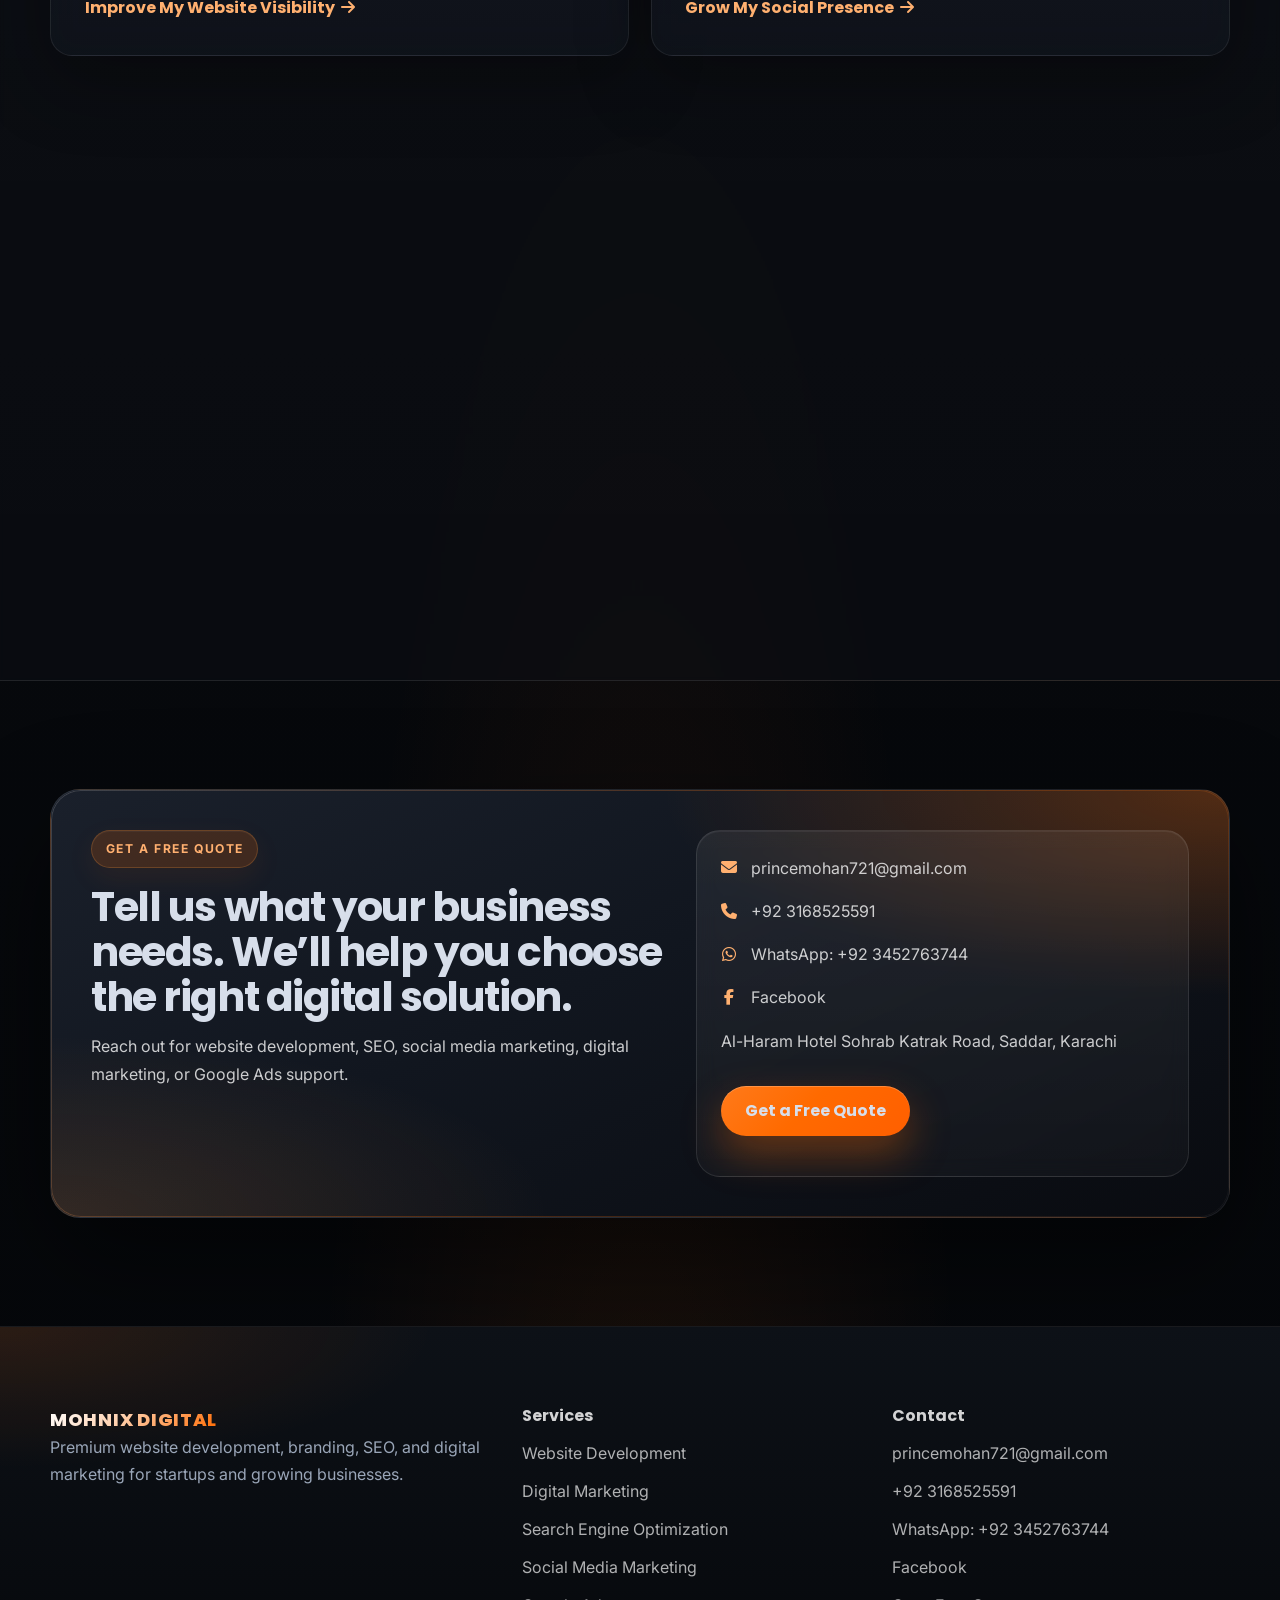
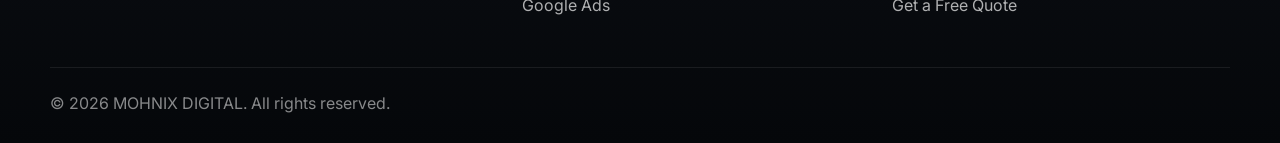
==== commit 8e7e0c0d: "theme colors" ====
--- a/services.html
+++ b/services.html
@@ -3,8 +3,10 @@
 <head>
   <meta charset="UTF-8">
   <meta name="viewport" content="width=device-width, initial-scale=1.0">
+  <meta name="theme-color" content="#07090d">
   <meta name="description" content="Explore Mohnix Digital services: website development, digital marketing, SEO, social media marketing, and Google Ads.">
   <title>Services | MOHNIX DIGITAL</title>
+  <link rel="icon" href="favicon.svg" type="image/svg+xml">
   <link rel="preconnect" href="https://fonts.googleapis.com">
   <link rel="preconnect" href="https://fonts.gstatic.com" crossorigin>
   <link href="https://fonts.googleapis.com/css2?family=Inter:wght@400;500;600;700&family=Poppins:wght@500;600;700;800&display=swap" rel="stylesheet">
--- a/style.css
+++ b/style.css
@@ -1,36 +1,74 @@
 :root {
   --primary: #ff6a00;
-  --primary-dark: #e35f00;
-  --black: #111111;
-  --white: #ffffff;
-  --light: #f8f9fa;
-  --muted: #5d6470;
-  --border: rgba(17, 17, 17, 0.08);
-  --shadow: 0 18px 50px rgba(17, 17, 17, 0.08);
-  --radius: 18px;
+  --primary-dark: #ff5500;
+  --primary-glow: rgba(255, 106, 0, 0.35);
+  --accent: #ff9a3d;
+  --bg: #07090d;
+  --bg-elevated: #0f1218;
+  --surface: rgba(18, 22, 30, 0.72);
+  --surface-solid: #141821;
+  --ink: #f5f7fb;
+  --text: #d7deea;
+  --muted: #9aa6b8;
+  --border: rgba(255, 255, 255, 0.08);
+  --border-strong: rgba(255, 255, 255, 0.12);
+  --shadow: 0 24px 70px rgba(0, 0, 0, 0.35);
+  --shadow-lg: 0 38px 100px rgba(0, 0, 0, 0.45);
+  --radius: 22px;
   --container: 1180px;
 }
 
 * { box-sizing: border-box; }
-html { scroll-behavior: smooth; }
+html { scroll-behavior: smooth; color-scheme: dark; }
 body {
   margin: 0;
   font-family: "Inter", sans-serif;
-  color: var(--black);
-  background: var(--white);
+  color: var(--text);
   line-height: 1.7;
-}
+  background:
+    radial-gradient(ellipse at 12% -10%, rgba(255, 106, 0, 0.18), transparent 34%),
+    radial-gradient(ellipse at 88% 0%, rgba(255, 154, 61, 0.12), transparent 28%),
+    radial-gradient(ellipse at 50% 110%, rgba(255, 106, 0, 0.1), transparent 38%),
+    linear-gradient(180deg, #0a0d12 0%, #07090d 45%, #05070a 100%);
+  min-height: 100vh;
+  position: relative;
+}
+body::before {
+  content: "";
+  position: fixed;
+  inset: 0;
+  z-index: -2;
+  background:
+    radial-gradient(circle at 18% 22%, rgba(255,106,0,0.1), transparent 20%),
+    radial-gradient(circle at 82% 28%, rgba(255,154,61,0.08), transparent 18%),
+    radial-gradient(circle at 70% 78%, rgba(255,106,0,0.06), transparent 22%);
+  pointer-events: none;
+}
+body::after {
+  content: "";
+  position: fixed;
+  inset: 0;
+  z-index: -1;
+  opacity: 0.32;
+  background-image:
+    linear-gradient(rgba(255,255,255,0.03) 1px, transparent 1px),
+    linear-gradient(90deg, rgba(255,255,255,0.03) 1px, transparent 1px);
+  background-size: 44px 44px;
+  mask-image: radial-gradient(circle at center, black 30%, transparent 92%);
+  pointer-events: none;
+}
+
 img { max-width: 100%; display: block; }
 a { color: inherit; text-decoration: none; }
 ul { margin: 0; padding-left: 1.2rem; }
 h1, h2, h3, h4, .logo, .btn {
   font-family: "Poppins", sans-serif;
-  line-height: 1.15;
+  line-height: 1.1;
   margin: 0 0 1rem;
 }
-h1 { font-size: clamp(2.4rem, 5vw, 4.4rem); letter-spacing: -0.03em; }
-h2 { font-size: clamp(1.8rem, 3vw, 3rem); letter-spacing: -0.02em; }
-h3 { font-size: 1.35rem; }
+h1 { font-size: clamp(2.55rem, 5.4vw, 4.9rem); letter-spacing: -0.045em; color: var(--ink); }
+h2 { font-size: clamp(1.9rem, 3.2vw, 3.2rem); letter-spacing: -0.035em; color: var(--ink); }
+h3 { font-size: 1.35rem; color: var(--ink); }
 p { margin: 0 0 1rem; color: var(--muted); }
 
 .container {
@@ -38,73 +76,123 @@
   margin: 0 auto;
 }
 .narrow { max-width: 820px; }
-.section { padding: 6rem 0; }
-.section-light { background: var(--light); }
+.section { padding: 6.75rem 0; position: relative; }
+.section-light {
+  background:
+    linear-gradient(180deg, rgba(255,255,255,0.02), rgba(255,255,255,0)),
+    radial-gradient(ellipse at 100% 0%, rgba(255,106,0,0.08), transparent 32%),
+    rgba(15, 18, 24, 0.42);
+  border-top: 1px solid var(--border);
+  border-bottom: 1px solid var(--border);
+  backdrop-filter: blur(2px);
+}
 .section-dark {
-  background: var(--black);
+  background:
+    radial-gradient(ellipse at top right, rgba(255,106,0,0.2), transparent 30%),
+    radial-gradient(ellipse at bottom left, rgba(255,154,61,0.1), transparent 28%),
+    linear-gradient(165deg, #141923 0%, #0d1016 52%, #07090d 100%);
   color: var(--white);
+  border-top: 1px solid var(--border);
+  border-bottom: 1px solid var(--border);
 }
 .section-dark p, .section-dark .eyebrow { color: rgba(255,255,255,0.78); }
 .eyebrow {
-  display: inline-block;
+  display: inline-flex;
+  align-items: center;
+  gap: 0.45rem;
   margin-bottom: 1rem;
-  font-size: 0.82rem;
+  padding: 0.48rem 0.85rem;
+  border-radius: 999px;
+  font-size: 0.76rem;
   font-weight: 700;
-  letter-spacing: 0.12em;
+  letter-spacing: 0.13em;
   text-transform: uppercase;
-  color: var(--primary);
-}
-.lead { font-size: 1.1rem; color: #353b45; }
-.highlight-text { color: var(--black); font-weight: 600; }
+  color: #ffb070;
+  background: linear-gradient(180deg, rgba(255,106,0,0.18), rgba(255,106,0,0.08));
+  border: 1px solid rgba(255,154,61,0.2);
+  box-shadow: 0 10px 28px rgba(255,106,0,0.08), inset 0 1px 0 rgba(255,255,255,0.04);
+}
+.lead { font-size: 1.14rem; color: #c4cedd; max-width: 760px; }
+.highlight-text {
+  color: var(--ink);
+  font-weight: 700;
+  font-size: 1.06rem;
+  padding: 0.1rem 0 0.1rem 1rem;
+  border-left: 3px solid;
+  border-image: linear-gradient(180deg, var(--primary), var(--accent)) 1;
+}
 
 .site-header {
   position: sticky;
   top: 0;
   z-index: 50;
-  background: rgba(255,255,255,0.82);
-  backdrop-filter: blur(14px);
-  border-bottom: 1px solid rgba(17,17,17,0.06);
+  background: rgba(8, 10, 14, 0.62);
+  backdrop-filter: blur(20px) saturate(140%);
+  border-bottom: 1px solid rgba(255,255,255,0.07);
+  box-shadow: 0 12px 40px rgba(0,0,0,0.22);
 }
 .nav-wrap {
   display: flex;
   align-items: center;
   justify-content: space-between;
-  min-height: 78px;
+  min-height: 82px;
   gap: 1rem;
 }
 .logo {
-  font-size: 1.15rem;
+  font-size: 1.14rem;
   font-weight: 800;
-  letter-spacing: 0.03em;
+  letter-spacing: 0.04em;
   margin: 0;
+  background: linear-gradient(135deg, #ffffff 0%, #ffd2b0 40%, var(--primary) 100%);
+  -webkit-background-clip: text;
+  background-clip: text;
+  color: transparent;
 }
 .site-nav {
   display: flex;
   align-items: center;
-  gap: 1.4rem;
+  gap: 1.45rem;
 }
 .site-nav a {
-  font-size: 0.96rem;
-  font-weight: 500;
-  color: #2b313b;
-}
-.site-nav a.active, .site-nav a:hover { color: var(--primary); }
+  font-size: 0.95rem;
+  font-weight: 600;
+  color: #c8d1df;
+  position: relative;
+  transition: color 0.2s ease;
+}
+.site-nav a:not(.btn)::after {
+  content: "";
+  position: absolute;
+  left: 0;
+  bottom: -0.38rem;
+  width: 100%;
+  height: 2px;
+  border-radius: 2px;
+  background: linear-gradient(90deg, var(--primary), var(--accent));
+  transform: scaleX(0);
+  transform-origin: left;
+  transition: transform 0.24s ease;
+}
+.site-nav a.active, .site-nav a:hover { color: #ffb070; }
+.site-nav a.active::after, .site-nav a:not(.btn):hover::after { transform: scaleX(1); }
 .menu-toggle {
   display: none;
   width: 46px;
   height: 46px;
-  border: 1px solid var(--border);
-  border-radius: 12px;
-  background: var(--white);
+  border: 1px solid var(--border-strong);
+  border-radius: 14px;
+  background: rgba(255,255,255,0.04);
   cursor: pointer;
   padding: 10px;
+  box-shadow: 0 10px 24px rgba(0,0,0,0.18);
 }
 .menu-toggle span {
   display: block;
   height: 2px;
-  background: var(--black);
+  background: var(--ink);
   margin: 6px 0;
   transition: 0.25s ease;
+  border-radius: 2px;
 }
 
 .btn {
@@ -112,129 +200,251 @@
   align-items: center;
   justify-content: center;
   gap: 0.5rem;
-  padding: 0.95rem 1.35rem;
+  padding: 1rem 1.5rem;
   border-radius: 999px;
-  font-weight: 600;
-  transition: transform 0.2s ease, box-shadow 0.2s ease, background 0.2s ease, color 0.2s ease;
-}
-.btn:hover { transform: translateY(-2px); }
+  font-weight: 700;
+  transition: transform 0.22s ease, box-shadow 0.22s ease, background 0.22s ease, color 0.22s ease, border-color 0.22s ease;
+  position: relative;
+}
+.btn:hover { transform: translateY(-3px); }
 .btn-primary {
-  background: var(--primary);
+  background: linear-gradient(135deg, #ff7a1a 0%, var(--primary) 45%, #ff5f00 100%);
   color: var(--white);
-  box-shadow: 0 12px 30px rgba(255, 106, 0, 0.24);
-}
-.btn-primary:hover { background: var(--primary-dark); }
+  box-shadow: 0 18px 40px var(--primary-glow), inset 0 1px 0 rgba(255,255,255,0.22);
+}
+.btn-primary:hover {
+  box-shadow: 0 24px 50px rgba(255,106,0,0.42), inset 0 1px 0 rgba(255,255,255,0.22);
+  filter: saturate(1.05);
+}
 .btn-secondary {
-  background: var(--white);
-  color: var(--black);
-  border: 1px solid var(--border);
-}
-.btn-secondary:hover { border-color: rgba(255,106,0,0.35); color: var(--primary); }
-.nav-cta { color: var(--white) !important; padding: 0.8rem 1.15rem; }
+  background: rgba(255,255,255,0.04);
+  color: var(--ink);
+  border: 1px solid var(--border-strong);
+  box-shadow: 0 12px 28px rgba(0,0,0,0.16);
+  backdrop-filter: blur(8px);
+}
+.btn-secondary:hover {
+  border-color: rgba(255,154,61,0.35);
+  color: #ffb070;
+  background: rgba(255,255,255,0.07);
+  box-shadow: 0 18px 36px rgba(0,0,0,0.22);
+}
+.nav-cta { color: var(--white) !important; padding: 0.84rem 1.22rem; }
+.nav-cta::after { display: none !important; }
 
 .hero {
-  padding: 5.5rem 0 4.5rem;
-  background: radial-gradient(circle at top right, rgba(255,106,0,0.12), transparent 32%), linear-gradient(180deg, #fff 0%, #fffaf6 100%);
+  padding: 6.4rem 0 5.4rem;
+  overflow: hidden;
+  background:
+    radial-gradient(ellipse at 82% 18%, rgba(255,106,0,0.24), transparent 30%),
+    radial-gradient(ellipse at 18% 88%, rgba(255,154,61,0.14), transparent 26%),
+    radial-gradient(ellipse at 50% 40%, rgba(255,255,255,0.03), transparent 50%),
+    linear-gradient(180deg, rgba(12,15,21,0.65) 0%, rgba(7,9,13,0.2) 55%, rgba(7,9,13,0) 100%);
+}
+.hero::before {
+  content: "";
+  position: absolute;
+  width: 560px;
+  height: 560px;
+  top: -200px;
+  right: -140px;
+  border-radius: 50%;
+  background: radial-gradient(circle, rgba(255,106,0,0.22), rgba(255,154,61,0.05) 45%, transparent 70%);
+  filter: blur(14px);
+  pointer-events: none;
+}
+.hero::after {
+  content: "";
+  position: absolute;
+  inset: 0;
+  background-image:
+    linear-gradient(rgba(255,255,255,0.028) 1px, transparent 1px),
+    linear-gradient(90deg, rgba(255,255,255,0.028) 1px, transparent 1px);
+  background-size: 40px 40px;
+  mask-image: linear-gradient(180deg, rgba(0,0,0,0.55), transparent 90%);
+  pointer-events: none;
 }
 .hero-grid {
   display: grid;
-  grid-template-columns: 1.15fr 0.85fr;
-  gap: 2rem;
+  grid-template-columns: 1.12fr 0.88fr;
+  gap: 2.4rem;
   align-items: center;
+  position: relative;
+  z-index: 1;
+}
+.hero-copy h1 {
+  background: linear-gradient(180deg, #ffffff 0%, #dbe4f2 55%, #ffcfab 120%);
+  -webkit-background-clip: text;
+  background-clip: text;
+  color: transparent;
 }
 .hero-actions {
   display: flex;
   flex-wrap: wrap;
-  gap: 0.9rem;
-  margin: 1.6rem 0 1.2rem;
-}
-.supporting { max-width: 680px; }
-.panel-card, .feature-card, .service-card, .contact-card, .about-highlight {
-  background: var(--white);
+  gap: 0.95rem;
+  margin: 1.8rem 0 1.3rem;
+}
+.supporting { max-width: 700px; font-size: 1rem; color: #b8c3d4; }
+
+.panel-card, .feature-card, .service-card, .about-highlight {
+  background: linear-gradient(180deg, rgba(24, 29, 39, 0.82), rgba(16, 20, 28, 0.72));
   border: 1px solid var(--border);
   border-radius: var(--radius);
   box-shadow: var(--shadow);
-}
-.panel-card { padding: 1.4rem; }
+  backdrop-filter: blur(14px);
+}
+.panel-card {
+  padding: 1.55rem;
+  position: relative;
+  overflow: hidden;
+  box-shadow: 0 30px 80px rgba(0,0,0,0.38);
+}
+.panel-card::before {
+  content: "";
+  position: absolute;
+  top: -30%;
+  right: -15%;
+  width: 240px;
+  height: 240px;
+  background: radial-gradient(circle, rgba(255,106,0,0.2), transparent 68%);
+  pointer-events: none;
+}
+.panel-card::after {
+  content: "";
+  position: absolute;
+  inset: 0;
+  border-radius: inherit;
+  padding: 1px;
+  background: linear-gradient(135deg, rgba(255,255,255,0.12), rgba(255,106,0,0.22), rgba(255,255,255,0.03));
+  -webkit-mask: linear-gradient(#000 0 0) content-box, linear-gradient(#000 0 0);
+  -webkit-mask-composite: xor;
+  mask-composite: exclude;
+  pointer-events: none;
+}
 .panel-stat {
   display: flex;
   gap: 1rem;
-  padding: 1rem 0;
-  border-bottom: 1px solid var(--border);
+  padding: 1.08rem 0;
+  border-bottom: 1px solid rgba(255,255,255,0.07);
+  position: relative;
 }
 .panel-stat:last-child { border-bottom: 0; padding-bottom: 0; }
 .panel-stat:first-child { padding-top: 0; }
 .panel-stat i {
-  width: 48px;
-  height: 48px;
-  border-radius: 14px;
+  width: 52px;
+  height: 52px;
+  border-radius: 16px;
   display: grid;
   place-items: center;
-  background: rgba(255,106,0,0.1);
-  color: var(--primary);
-  font-size: 1.1rem;
+  background: linear-gradient(145deg, rgba(255,106,0,0.22), rgba(255,154,61,0.1));
+  color: #ffb070;
+  font-size: 1.12rem;
   flex: 0 0 auto;
-}
-.panel-stat strong { display: block; color: var(--black); margin-bottom: 0.15rem; }
-.panel-stat span { color: var(--muted); font-size: 0.95rem; }
+  box-shadow: inset 0 1px 0 rgba(255,255,255,0.08), 0 12px 24px rgba(255,106,0,0.1);
+}
+.panel-stat strong { display: block; color: var(--ink); margin-bottom: 0.12rem; font-size: 1.03rem; }
+.panel-stat span { color: #a9b5c7; font-size: 0.95rem; }
 
 .section-heading {
   text-align: center;
   max-width: 860px;
-  margin: 0 auto 2.5rem;
+  margin: 0 auto 2.9rem;
 }
 .solution-grid {
   display: grid;
   grid-template-columns: repeat(3, 1fr);
-  gap: 1.25rem;
-}
-.feature-card { padding: 2rem; }
+  gap: 1.35rem;
+}
+.feature-card {
+  padding: 2.1rem;
+  transition: transform 0.26s ease, box-shadow 0.26s ease, border-color 0.26s ease;
+}
+.feature-card:hover {
+  transform: translateY(-7px);
+  box-shadow: var(--shadow-lg), 0 0 0 1px rgba(255,106,0,0.08);
+  border-color: rgba(255,154,61,0.24);
+}
 .feature-card i, .service-icon i {
   font-size: 1.25rem;
-  color: var(--primary);
+  color: #ffb070;
 }
 .feature-card i {
-  width: 54px;
-  height: 54px;
+  width: 58px;
+  height: 58px;
   display: grid;
   place-items: center;
-  border-radius: 16px;
-  background: rgba(255,106,0,0.1);
-  margin-bottom: 1rem;
-}
+  border-radius: 18px;
+  background: linear-gradient(145deg, rgba(255,106,0,0.2), rgba(255,154,61,0.08));
+  margin-bottom: 1.15rem;
+  box-shadow: 0 14px 28px rgba(255,106,0,0.1);
+}
+.feature-card p, .service-card p { color: #aab6c8; }
 .solution-footer {
   text-align: center;
-  margin-top: 2rem;
-}
-.solution-footer p { font-size: 1.05rem; color: var(--black); font-weight: 500; }
+  margin-top: 2.5rem;
+}
+.solution-footer p { font-size: 1.08rem; color: var(--ink); font-weight: 600; }
 
 .services-grid {
   display: grid;
   grid-template-columns: repeat(2, 1fr);
-  gap: 1.25rem;
+  gap: 1.35rem;
 }
 .service-card {
-  padding: 2rem;
-  transition: transform 0.2s ease, box-shadow 0.2s ease;
-}
-.service-card:hover { transform: translateY(-4px); box-shadow: 0 24px 60px rgba(17,17,17,0.1); }
+  padding: 2.1rem;
+  transition: transform 0.26s ease, box-shadow 0.26s ease, border-color 0.26s ease;
+  position: relative;
+  overflow: hidden;
+}
+.service-card::before {
+  content: "";
+  position: absolute;
+  inset: 0;
+  background: radial-gradient(circle at top right, rgba(255,106,0,0.12), transparent 42%);
+  opacity: 0;
+  transition: opacity 0.26s ease;
+  pointer-events: none;
+}
+.service-card::after {
+  content: "";
+  position: absolute;
+  top: 0;
+  left: 0;
+  right: 0;
+  height: 3px;
+  background: linear-gradient(90deg, transparent, var(--primary), var(--accent), transparent);
+  opacity: 0;
+  transition: opacity 0.26s ease;
+}
+.service-card:hover {
+  transform: translateY(-7px);
+  box-shadow: var(--shadow-lg), 0 0 0 1px rgba(255,106,0,0.08);
+  border-color: rgba(255,154,61,0.22);
+}
+.service-card:hover::before, .service-card:hover::after { opacity: 1; }
 .service-icon {
-  width: 58px;
-  height: 58px;
+  width: 62px;
+  height: 62px;
   display: grid;
   place-items: center;
-  border-radius: 16px;
-  background: rgba(255,106,0,0.1);
-  margin-bottom: 1rem;
-}
-.service-card ul { margin: 1rem 0 1.2rem; color: var(--muted); }
-.service-card li { margin-bottom: 0.45rem; }
+  border-radius: 18px;
+  background: linear-gradient(145deg, rgba(255,106,0,0.2), rgba(255,154,61,0.08));
+  margin-bottom: 1.15rem;
+  box-shadow: 0 14px 28px rgba(255,106,0,0.1);
+}
+.service-card ul { margin: 1rem 0 1.3rem; color: #aab6c8; }
+.service-card li { margin-bottom: 0.5rem; padding-left: 0.1rem; }
+.service-card li::marker { color: var(--accent); }
 .text-link {
-  color: var(--primary);
-  font-weight: 600;
+  color: #ffb070;
+  font-weight: 700;
   font-family: "Poppins", sans-serif;
-}
-.text-link:hover { color: var(--primary-dark); }
+  display: inline-flex;
+  align-items: center;
+  gap: 0.38rem;
+  transition: gap 0.2s ease, color 0.2s ease;
+}
+.text-link:hover { color: #ffd0a6; gap: 0.55rem; }
 
 .about-grid, .contact-grid {
   display: grid;
@@ -242,48 +452,103 @@
   gap: 1.5rem;
   align-items: start;
 }
-.about-highlight, .contact-card { padding: 2rem; }
-.contact-card p, .quote-contact p {
+.about-highlight { padding: 2rem; }
+.quote-contact p {
   display: flex;
-  gap: 0.8rem;
+  gap: 0.85rem;
   align-items: flex-start;
-  color: rgba(255,255,255,0.86);
-}
-.contact-card i, .quote-contact i { color: var(--primary); margin-top: 0.3rem; }
-.contact-card a, .quote-contact a { color: inherit; }
-.contact-card .btn, .quote-contact .btn { margin-top: 0.8rem; }
+  color: rgba(255,255,255,0.9);
+}
+.quote-contact i {
+  color: #ffb070;
+  margin-top: 0.28rem;
+  width: 1rem;
+  text-align: center;
+}
+.quote-contact a { color: inherit; transition: color 0.2s ease; }
+.quote-contact a:hover { color: #fff; }
+.quote-contact .btn { margin-top: 0.95rem; }
 
 .quote-card {
   display: grid;
-  grid-template-columns: 1.1fr 0.9fr;
-  gap: 1.5rem;
+  grid-template-columns: 1.08fr 0.92fr;
+  gap: 1.7rem;
   align-items: start;
-  background: var(--black);
+  background:
+    radial-gradient(ellipse at top right, rgba(255,106,0,0.28), transparent 34%),
+    radial-gradient(ellipse at bottom left, rgba(255,154,61,0.14), transparent 30%),
+    linear-gradient(155deg, #1a202b 0%, #11161f 45%, #090b10 100%);
   color: var(--white);
-  border-radius: calc(var(--radius) + 4px);
-  padding: 2.2rem;
-  box-shadow: var(--shadow);
+  border-radius: 30px;
+  padding: 2.5rem;
+  box-shadow: 0 40px 110px rgba(0,0,0,0.48);
+  border: 1px solid rgba(255,255,255,0.08);
+  position: relative;
+  overflow: hidden;
+}
+.quote-card::before {
+  content: "";
+  position: absolute;
+  inset: 0;
+  border-radius: inherit;
+  padding: 1px;
+  background: linear-gradient(135deg, rgba(255,255,255,0.16), rgba(255,106,0,0.28), rgba(255,255,255,0.04));
+  -webkit-mask: linear-gradient(#000 0 0) content-box, linear-gradient(#000 0 0);
+  -webkit-mask-composite: xor;
+  mask-composite: exclude;
+  pointer-events: none;
 }
 .quote-card p, .quote-card .eyebrow { color: rgba(255,255,255,0.78); }
-.quote-card h2 { color: var(--white); margin-bottom: 0.8rem; }
-.quote-copy { max-width: 680px; }
+.quote-card .eyebrow {
+  background: rgba(255,106,0,0.18);
+  border-color: rgba(255,154,61,0.22);
+  color: #ffb070;
+}
+.quote-card h2 { color: var(--white); margin-bottom: 0.9rem; }
+.quote-copy { max-width: 680px; position: relative; }
 .quote-contact {
-  background: rgba(255,255,255,0.04);
-  border: 1px solid rgba(255,255,255,0.08);
-  border-radius: var(--radius);
-  padding: 1.4rem;
+  background: linear-gradient(180deg, rgba(255,255,255,0.07), rgba(255,255,255,0.03));
+  border: 1px solid rgba(255,255,255,0.1);
+  border-radius: 24px;
+  padding: 1.5rem;
+  backdrop-filter: blur(10px);
+  position: relative;
+  box-shadow: inset 0 1px 0 rgba(255,255,255,0.06);
 }
 
 .page-hero {
-  padding: 5rem 0 3.5rem;
-  background: radial-gradient(circle at top right, rgba(255,106,0,0.12), transparent 30%), var(--white);
+  padding: 5.8rem 0 4rem;
+  background:
+    radial-gradient(ellipse at top right, rgba(255,106,0,0.22), transparent 30%),
+    radial-gradient(ellipse at bottom left, rgba(255,154,61,0.12), transparent 26%),
+    linear-gradient(180deg, rgba(14,18,25,0.7) 0%, rgba(7,9,13,0.15) 100%);
   text-align: center;
-}
+  position: relative;
+  overflow: hidden;
+  border-bottom: 1px solid var(--border);
+}
+.page-hero::before {
+  content: "";
+  position: absolute;
+  inset: 0;
+  background-image:
+    linear-gradient(rgba(255,255,255,0.025) 1px, transparent 1px),
+    linear-gradient(90deg, rgba(255,255,255,0.025) 1px, transparent 1px);
+  background-size: 38px 38px;
+  mask-image: linear-gradient(180deg, rgba(0,0,0,0.45), transparent 90%);
+  pointer-events: none;
+}
+.page-hero .container { position: relative; }
+.page-hero h1 { color: var(--ink); }
 
 .site-footer {
-  background: #0b0b0b;
+  background:
+    radial-gradient(ellipse at top left, rgba(255,106,0,0.12), transparent 24%),
+    linear-gradient(180deg, #0d1117 0%, #05070a 100%);
   color: rgba(255,255,255,0.82);
-  padding: 4.5rem 0 1.5rem;
+  padding: 5rem 0 1.6rem;
+  position: relative;
+  border-top: 1px solid var(--border);
 }
 .footer-grid {
   display: grid;
@@ -291,27 +556,39 @@
   gap: 2rem;
 }
 .footer-logo, .site-footer h4 { color: var(--white); }
+.footer-logo {
+  background: linear-gradient(135deg, #fff 0%, #ffd2b0 42%, var(--primary) 100%);
+  -webkit-background-clip: text;
+  background-clip: text;
+  color: transparent;
+}
 .footer-links {
   list-style: none;
   padding: 0;
 }
-.footer-links li { margin-bottom: 0.65rem; }
-.footer-links a:hover { color: var(--primary); }
+.footer-links li { margin-bottom: 0.68rem; color: rgba(255,255,255,0.68); }
+.footer-links a { transition: color 0.2s ease; }
+.footer-links a:hover { color: #ffb070; }
 .footer-bottom {
-  margin-top: 2rem;
-  padding-top: 1.25rem;
+  margin-top: 2.3rem;
+  padding-top: 1.35rem;
   border-top: 1px solid rgba(255,255,255,0.08);
 }
-.footer-bottom p { margin: 0; color: rgba(255,255,255,0.62); }
+.footer-bottom p { margin: 0; color: rgba(255,255,255,0.52); }
 
 .reveal {
   opacity: 0;
-  transform: translateY(18px);
-  transition: opacity 0.6s ease, transform 0.6s ease;
+  transform: translateY(22px);
+  transition: opacity 0.7s ease, transform 0.7s ease;
 }
 .reveal.visible {
   opacity: 1;
   transform: translateY(0);
+}
+
+::selection {
+  background: rgba(255,106,0,0.35);
+  color: #fff;
 }
 
 @media (max-width: 980px) {
@@ -327,28 +604,31 @@
     display: none;
     flex-direction: column;
     align-items: stretch;
-    gap: 0.2rem;
+    gap: 0.12rem;
     padding: 1rem;
-    background: rgba(255,255,255,0.98);
-    border: 1px solid var(--border);
-    border-radius: 16px;
-    box-shadow: var(--shadow);
+    background: rgba(14, 18, 25, 0.96);
+    border: 1px solid var(--border-strong);
+    border-radius: 20px;
+    box-shadow: var(--shadow-lg);
+    backdrop-filter: blur(18px);
   }
   .site-nav.open { display: flex; }
-  .site-nav a { padding: 0.7rem 0.4rem; }
-  .nav-cta { width: 100%; margin-top: 0.4rem; }
+  .site-nav a { padding: 0.74rem 0.45rem; }
+  .site-nav a:not(.btn)::after { display: none; }
+  .nav-cta { width: 100%; margin-top: 0.45rem; }
 }
 
 @media (max-width: 640px) {
-  .section { padding: 4.5rem 0; }
-  .hero { padding-top: 4rem; }
-  .service-card, .feature-card, .about-highlight, .contact-card, .panel-card { padding: 1.4rem; }
+  .section { padding: 4.8rem 0; }
+  .hero { padding-top: 4.3rem; }
+  .service-card, .feature-card, .about-highlight, .panel-card, .quote-card { padding: 1.5rem; }
   .btn { width: 100%; }
   .hero-actions { flex-direction: column; }
+  .quote-card { border-radius: 24px; }
 }
 
 @media (prefers-reduced-motion: reduce) {
   html { scroll-behavior: auto; }
-  .reveal, .btn, .service-card, .menu-toggle span { transition: none; }
+  .reveal, .btn, .service-card, .feature-card, .menu-toggle span, .site-nav a::after, .text-link { transition: none; }
   .reveal { opacity: 1; transform: none; }
 }
